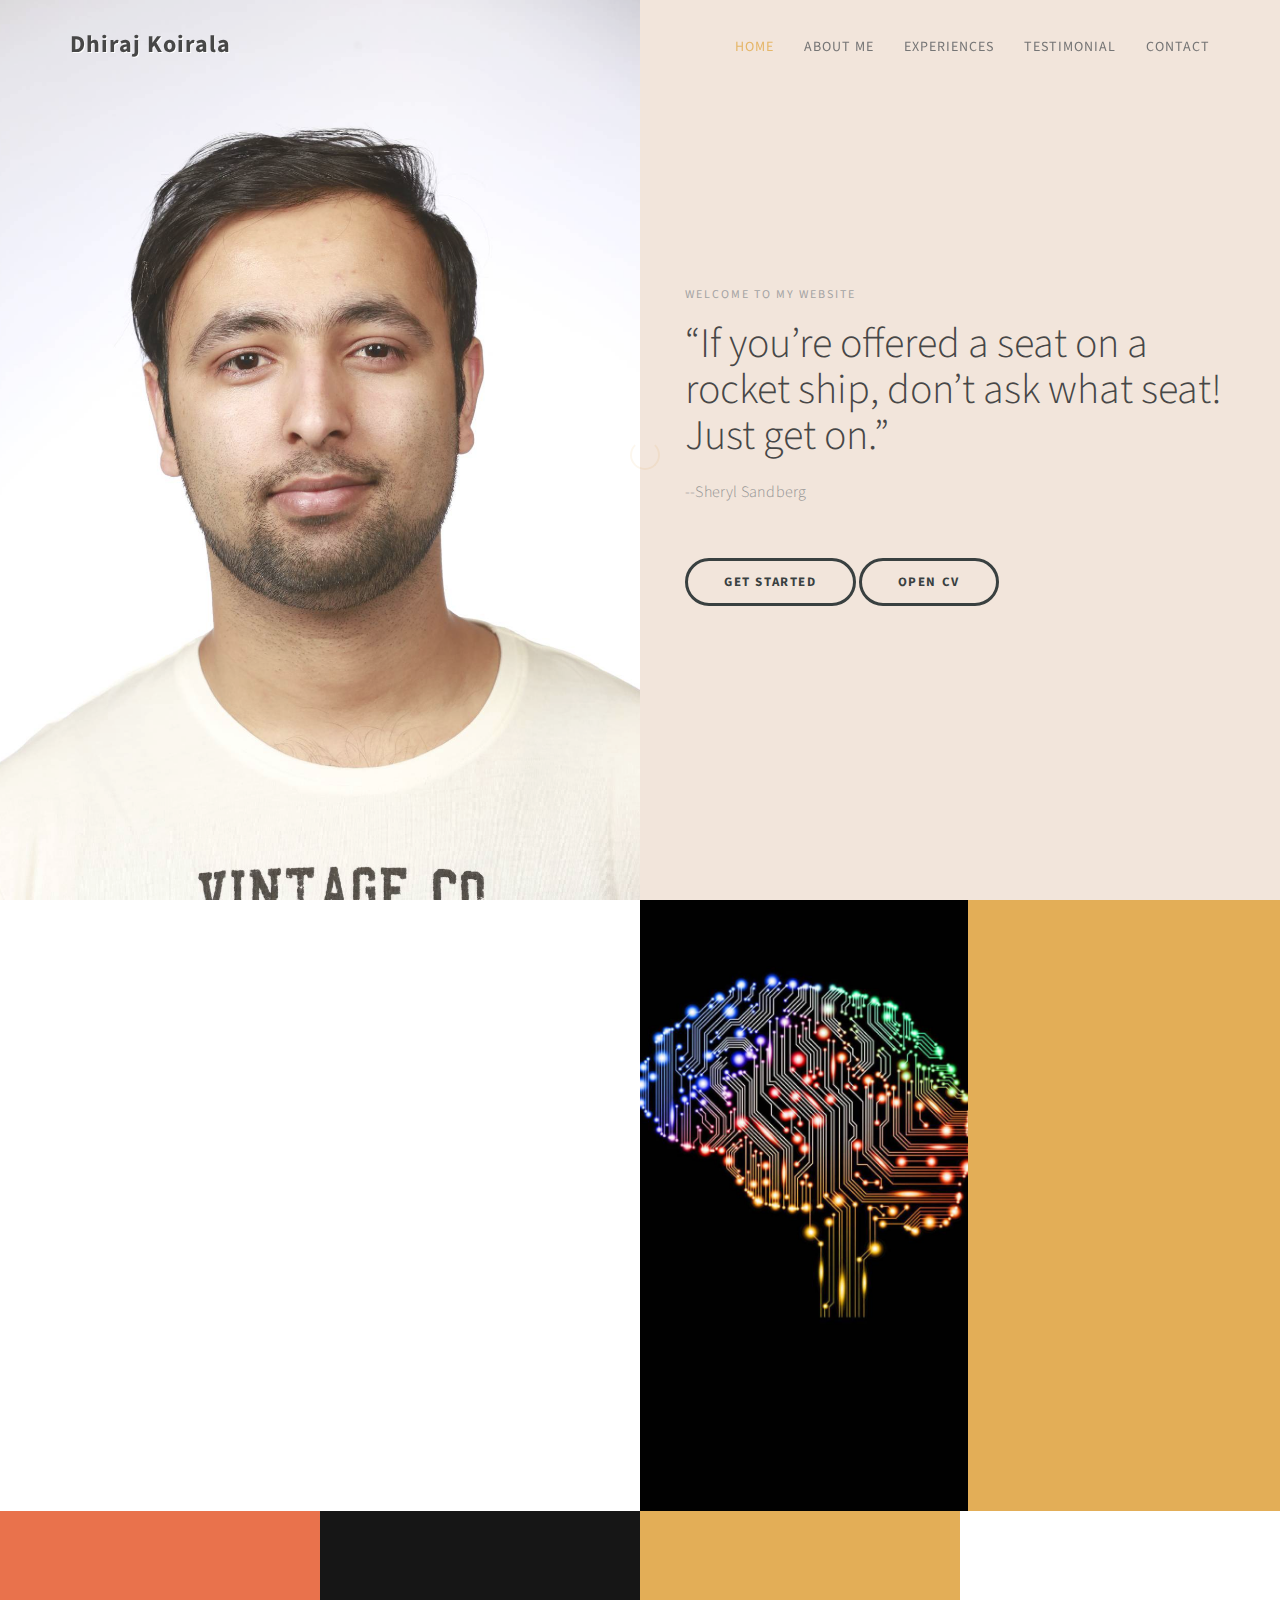
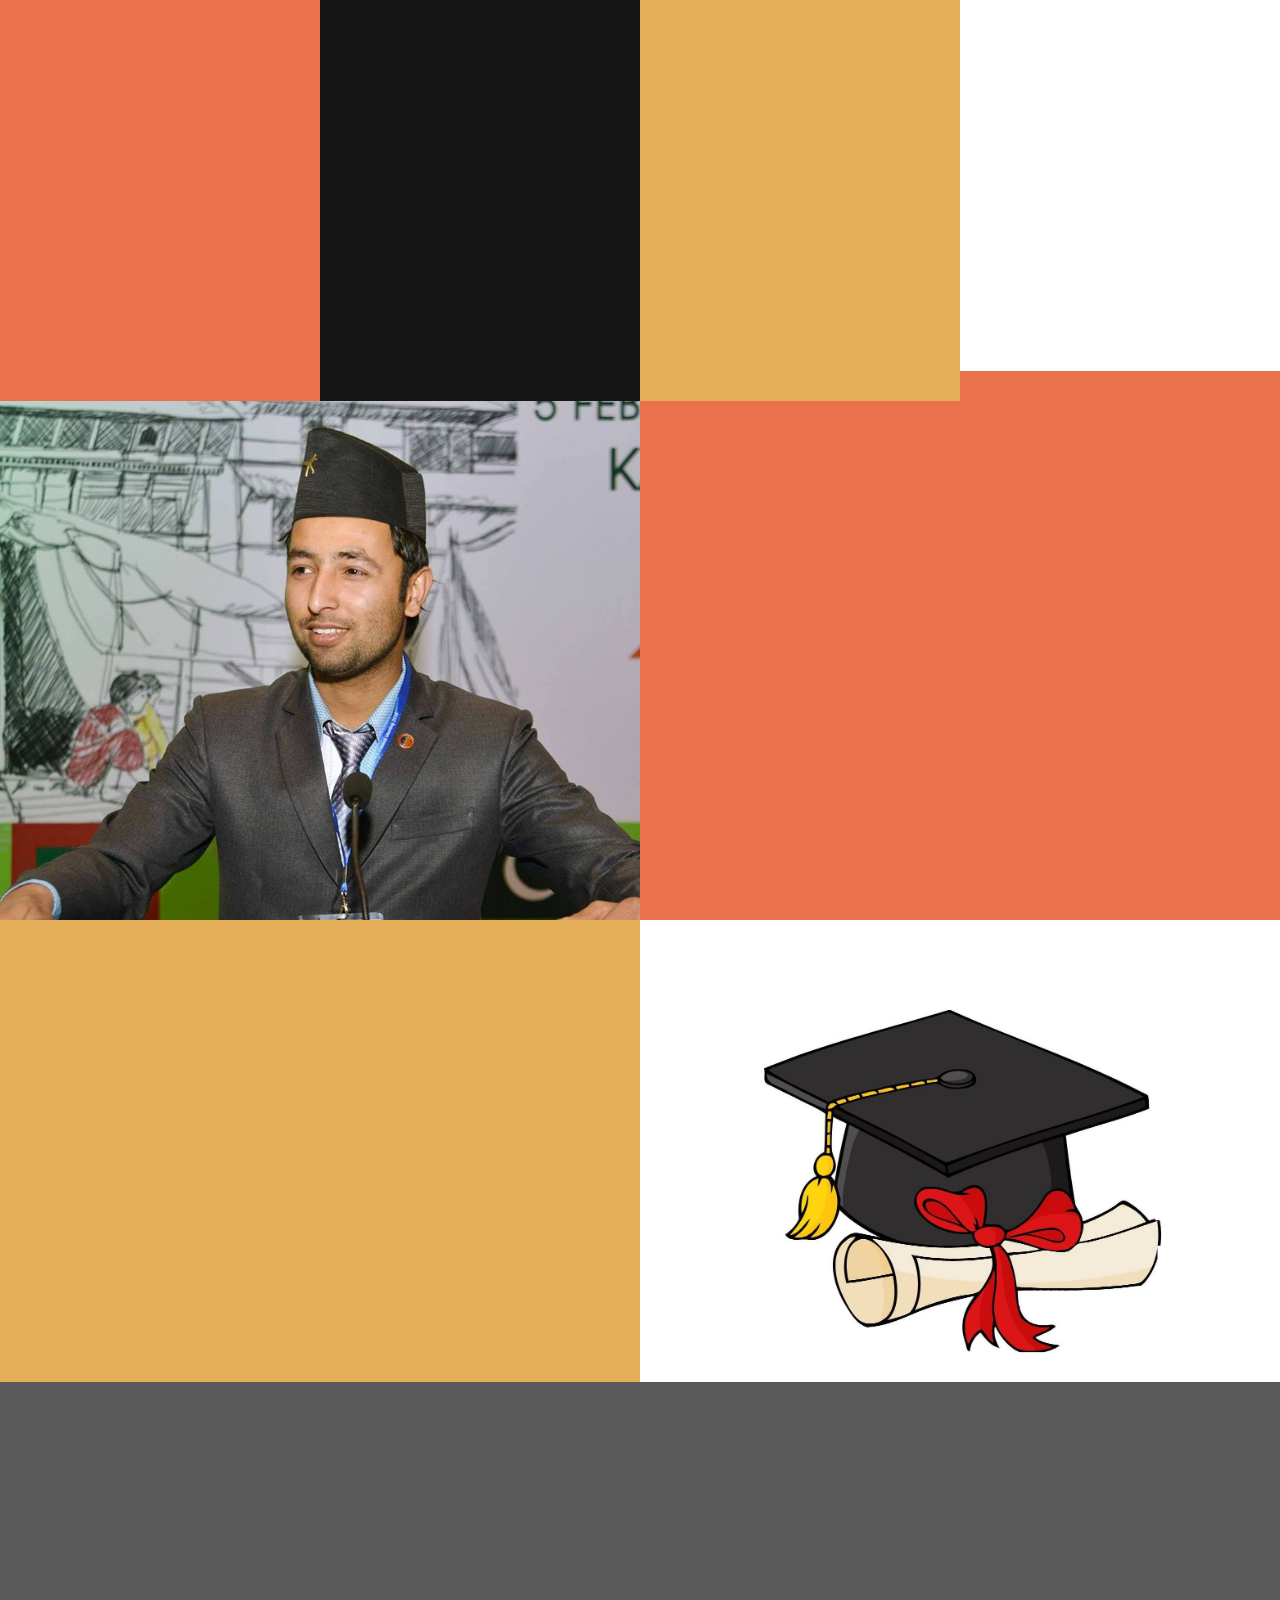
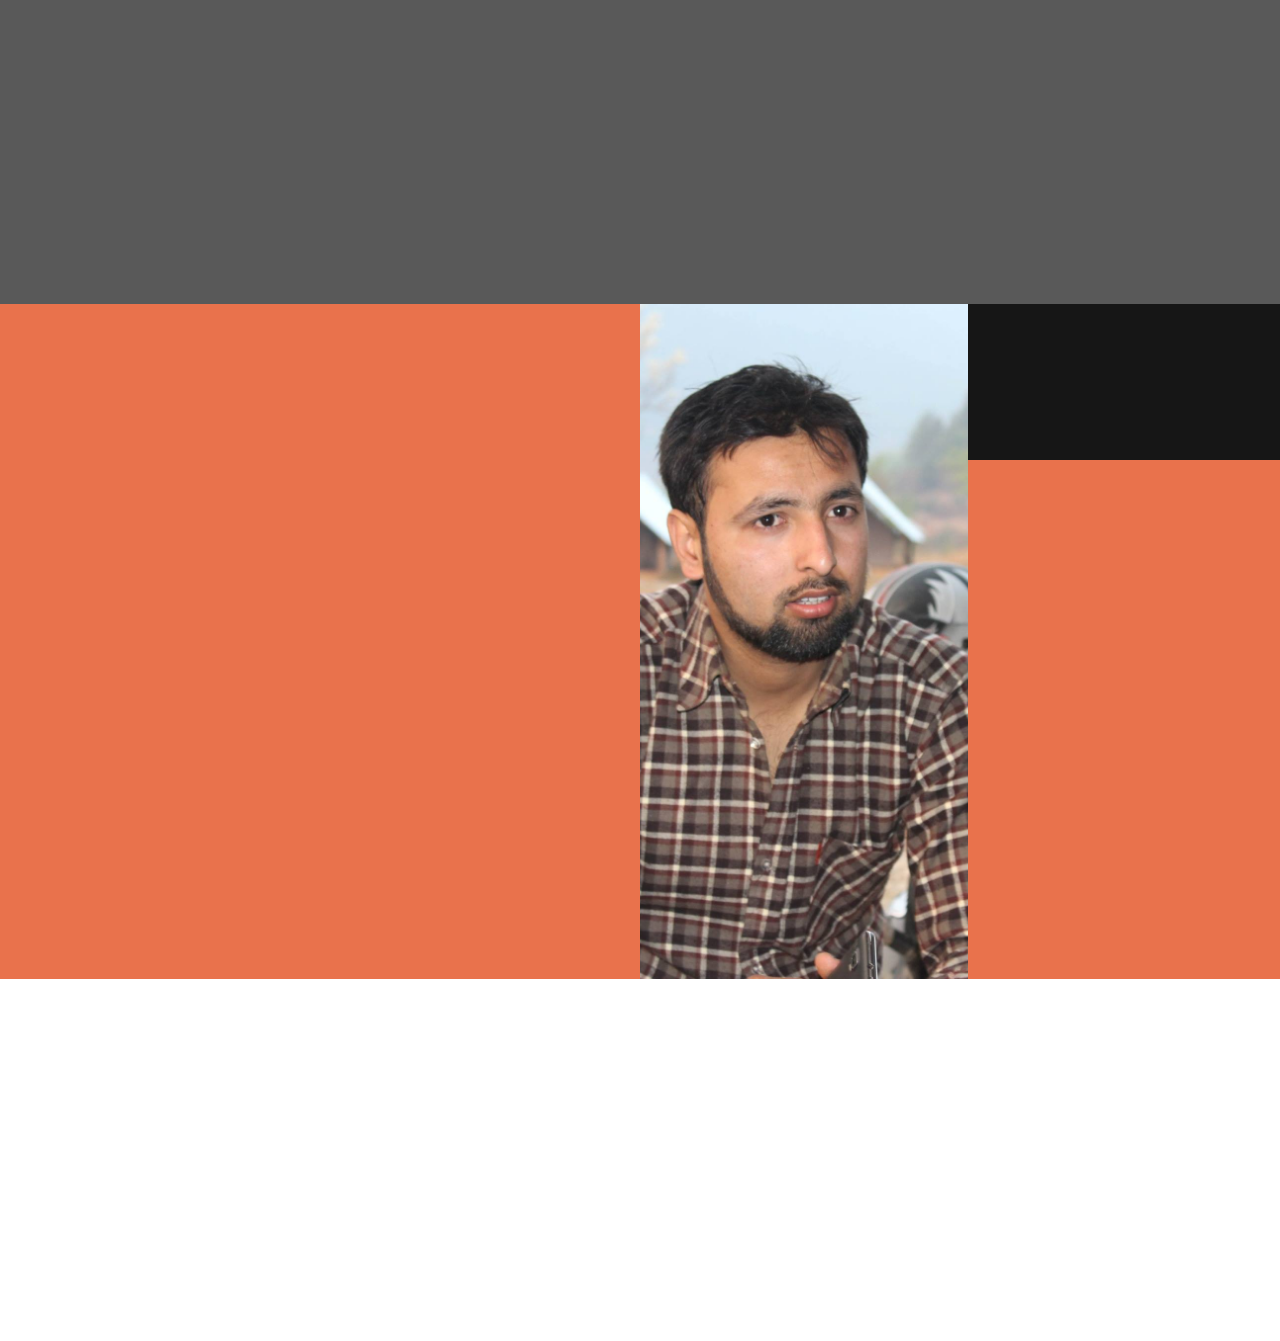
==== index.html @ 6b422d49 "updated" ====
<!DOCTYPE html>
<html lang="en">

<head>

    <meta charset="UTF-8">
    <meta http-equiv="X-UA-Compatible" content="IE=Edge">
    <meta name="description" content="">
    <meta name="keywords" content="">
    <meta name="author" content="templatemo">
    <meta name="viewport" content="width=device-width, initial-scale=1, maximum-scale=1">

    <title>Dhiraj KOirala</title>
    <!--
Stimulus Template
http://www.templatemo.com/tm-498-stimulus
-->
    <link rel="stylesheet" href="css/bootstrap.min.css">
    <link rel="stylesheet" href="css/animate.css">
    <link rel="stylesheet" href="css/font-awesome.min.css">
    <link rel="stylesheet" href="css/templatemo-style.css">
    <link rel="stylesheet" href="css/style.css">

    <link href="https://fonts.googleapis.com/css?family=Source+Sans+Pro:300,400,700" rel="stylesheet">
    <link rel="stylesheet" href="https://stackpath.bootstrapcdn.com/font-awesome/4.7.0/css/font-awesome.min.css">
    <link rel="stylesheet" href="https://fonts.googleapis.com/css?family=Tangerine">

</head>

<body data-spy="scroll" data-target=".navbar-collapse" data-offset="50">


    <!-- PRE LOADER -->

    <div class="preloader">
        <div class="spinner">
            <span class="spinner-rotate"></span>
        </div>
    </div>


    <!-- Navigation Section -->

    <div class="navbar navbar-fixed-top custom-navbar" role="navigation">
        <div class="container">

            <!-- navbar header -->
            <div class="navbar-header">
                <button class="navbar-toggle" data-toggle="collapse" data-target=".navbar-collapse">
                    <span class="icon icon-bar"></span>
                    <span class="icon icon-bar"></span>
                    <span class="icon icon-bar"></span>
                </button>
                <a href="#" class="navbar-brand">Dhiraj Koirala</a>
            </div>

            <div class="collapse navbar-collapse">
                <ul class="nav navbar-nav navbar-right">
                    <li><a href="#home" class="smoothScroll">Home</a></li>
                    <li><a href="#about" class="smoothScroll">About Me</a></li>
                    <li><a href="#experience" class="smoothScroll">Experiences</a></li>
                    <li><a href="#quotes" class="smoothScroll">Testimonial</a></li>
                    <li><a href="#contact" class="smoothScroll">Contact</a></li>
                </ul>
            </div>

        </div>
    </div>


    <!-- Home Section -->

    <section id="home" class="parallax-section">
        <div class="container">
            <div class="row">

                <div class="col-md-6 col-sm-6">
                    <div class="home-img"></div>
                </div>

                <div class="col-md-6 col-sm-6">
                    <div class="home-thumb">
                        <div class="section-title">
                            <h4 class="wow fadeInUp" data-wow-delay="0.3s">welcome to my website</h4>
                            <h1 class="wow fadeInUp" data-wow-delay="0.6s"> “If you’re offered a seat on a rocket ship,
                                don’t ask what seat! Just get on.” <strong></strong>
                            </h1>
                            <p class="wow fadeInUp" data-wow-delay="0.9s">--Sheryl Sandberg</p>

                            <a href="#about" class="wow fadeInUp smoothScroll section-btn btn btn-success "
                                data-wow-delay="1.4s">Get Started</a>
                            <a target="_blank" rel="noopener noreferrer"
                                href="https://drive.google.com/open?id=1nqQu_W5FWsyAMu-3gk1LYhPjcdi4UfOa"
                                class="wow fadeInUp smoothScroll section-btn btn btn-success" data-wow-delay="1.4s">Open
                                CV</a>

                        </div>
                    </div>
                </div>


            </div>
        </div>
    </section>


    <!-- About Section -->

    <section id="about" class="parallax-section">
        <div class="container">
            <div class="row">

                <div class="col-md-6 col-sm-12">
                    <div class="about-thumb">
                        <div class="wow fadeInUp section-title" data-wow-delay="0.4s">
                            <h1 style="font-family: 'Tangerine', serif;">For now, it's just me. <strong>Dhiraj
                                    Koirala,</strong>
                            </h1>

                        </div>
                        <div class="wow fadeInUp" data-wow-delay="0.8s">
                            <p>student of Metropolia University of Applied Science, is hungry to become great at his
                                job.
                                Me as an business graduate student poses skill of scanning the environment and finding
                                the hidden opportunity .
                            </p>
                            <p> In my view "Programming is not typing its thinking". I love coding. Beside that I also
                                enjoy swimming, playing football
                                and listening music. Always think optimistic and expect an exciting future. </p>

                        </div>
                    </div>
                </div>

                <div class="col-md-3 col-sm-6">
                    <div class="  background-image about-img border border-dark"></div>
                </div>

                <div class="bg-yellow col-md-3 col-sm-6">
                    <div class="skill-thumb">
                        <div class="wow fadeInUp section-title color-white" data-wow-delay="1.2s">
                            <h1>My Skills</h1>
                            <p class="color-white">Photoshop . HTML CSS JS . Web Design</p>
                        </div>

                        <div class=" wow fadeInUp skills-thumb" data-wow-delay="1.6s">

                            <strong style="font-size: 1em">Backend Processing </strong><strong
                                style="font-size:1em;margin: 2%">(Nodejs,
                                Django, Spring MVC, Hibernate)</strong>
                            <span class="color-white pull-right">90%</span>
                            <div class="progress">
                                <div class="progress-bar progress-bar-primary" role="progressbar" aria-valuenow="90"
                                    aria-valuemin="0" aria-valuemax="100" style="width: 90%;"></div>
                            </div>

                            <strong style="font-size: 1em">Database </strong><strong style="font-size:1em;margin: 2%">(
                                PostgreSQL, sqlite3, MySQL, MongoDB)</strong>
                            <span class="color-white pull-right">90%</span>
                            <div class="progress">
                                <div class="progress-bar progress-bar-primary" role="progressbar" aria-valuenow="90"
                                    aria-valuemin="0" aria-valuemax="100" style="width: 90%;"></div>
                            </div>

                            <strong style="font-size: 1em">Programming Language </strong><strong
                                style="font-size:1em;margin: 2%">(Java, Python,
                                JavaScript, C )</strong>
                            <span class="color-white pull-right">80%</span>
                            <div class="progress">
                                <div class="progress-bar progress-bar-primary" role="progressbar" aria-valuenow="80"
                                    aria-valuemin="0" aria-valuemax="100" style="width: 80%;"></div>
                            </div>
                            <strong>Frontend Design </strong><strong style="font-size:1em;margin: 2%">(React, HTML5 &
                                CSS3,Bootstrap )</strong>
                            <span class="color-white pull-right">75%</span>
                            <div class="progress">
                                <div class="progress-bar progress-bar-primary" role="progressbar" aria-valuenow="75"
                                    aria-valuemin="0" aria-valuemax="100" style="width: 75%;"></div>
                            </div>


                        </div>
                    </div>
                </div>

            </div>
        </div>
    </section>

    <!-- Service Section -->

    <section id="service" class="parallax-section">
        <div class="container">
            <div class="d-flex flex-row">
                <div class="col-md-3 col-sm-6">
                    <div class="wow fadeInUp color-white service-thumb overflow-hidden " data-wow-delay="1.2s">
                            <i class="fa fa-bar-chart" aria-hidden=" true"></i>
                            <h3>Flight Search</h3>
                            <p class="color-white text-justify">
                                This objective of project is to search best flight option. 
                                I have use open flight api provided by https://amadeus.com
                               The basic stack used is Nodejs,React, MongoDB, Jsonwebtoken. 
                                
    
                            </p>
                            <a href="https://flight-search-application.herokuapp.com/" class="btn btn-info"
                                role="button">Demo</a>
                        
                    </div>
                </div>
                <div class=" bg-dark col-md-3 col-sm-6 h-100">
                    <div class="wow fadeInUp color-white service-thumb " data-wow-delay="1.2s">
                        <i class="fa fa-bar-chart" aria-hidden=" true"></i>
                        <h3>Financial report</h3>
                        <p class="color-white text-justify">
                            This objective of project is to prepare financial statement and calculate profit.
                            This is developed by two member team. The basic stack used is Nodejs,
                            React, MongoDB, Jsonwebtoken.

                        </p>
                        <a href="https://web-financial-accounting.herokuapp.com/" class="btn btn-info"
                            role="button">Demo</a>
                    </div>
                </div>

                <div class="bg-yellow   col-md-3 col-sm-6">
                    <div class="wow fadeInUp color-white service-thumb " data-wow-delay="1.2s">
                        <i class="fa fa-comments" aria-hidden="true"></i>
                        <h3>chatApp</h3>
                        <p class="color-white text-justify">
                            This is small appliction for implementation of socket.io. This
                            is was individual project. I have used HTML, CSS, JavaScript
                            and socket.io. I have deployed this application in heroku
                        </p>
                        <a href="https://chat-app-web-socket.herokuapp.com/" class="btn btn-info" role="button">Demo</a>
                    </div>
                </div>
                <div class=" bg-white col-md-3 col-sm-6">
                    <div class="wow fadeInUp color-black service-thumb " data-wow-delay="1.2s">
                        <i class="fa fa-cutlery" aria-hidden="true"></i>
                        <h3 style="color: black">Burger builder</h3>
                        <p class=" text-justify" style="color: black">
                            This is individual project designed using React. It has
                            implemented to render UI for designing burger including
                            the ingredient selected by user and calculating price.
                        </p>
                        <a href="https://burger-builder-dhirajko.herokuapp.com/" class="btn btn-info"
                            role="button">Demo</a>
                    </div>
                </div>


            </div>
        </div>
    </section>


    <!-- Experience Section -->

    <section id="experience" class="parallax-section">
        <div class="container">
            <div class="row">

                <div class="col-md-6 col-sm-6">
                    <div class="background-image experience-img "></div>
                </div>

                <div class="col-md-6 col-sm-6">
                    <div class="color-white experience-thumb">
                        <div class="wow fadeInUp section-title" data-wow-delay="0.8s">
                            <h1>My Experiences</h1>
                            <p class="color-white">Previous companies and my tasks</p>
                        </div>

                        <div class="wow fadeInUp color-white media" data-wow-delay="1.2s">
                            <div class="media-object media-left">
                                <i class="fa fa-laptop"></i>
                            </div>
                            <div class="media-body">
                                <h3 class="media-heading">Office Coordiantor<small>2014 May - 2016 Aug</small></h3>
                                <p class="color-white">Society Of Nepalese Architecture (SONA), Kathmandu, Nepal</p>
                                <p class="color-white">Preparing financial Statements, Scheduling meetings, verifying
                                    operations </p>
                            </div>
                        </div>

                        <div class="wow fadeInUp color-white media" data-wow-delay="1.6s">
                            <div class="media-object media-left">
                                <i class="fa fa-laptop"></i>
                            </div>
                            <div class="media-body">
                                <h3 class="media-heading">Electrician <small> upto 2016 Aug</small></h3>
                                <p class="color-white">Dhiraj Electric and Electronics.</p>
                                <p class="color-white">Repairinng electronic items, house wiring, cable and network
                                    connection,etc.</p>
                            </div>
                        </div>

                    </div>
                </div>

            </div>
        </div>
    </section>


    <!-- Education Section -->

    <section id="education" class="parallax-section">
        <div class="container">
            <div class="row">

                <div class="col-md-6 col-sm-6">
                    <div class="color-white education-thumb">
                        <div class="wow fadeInUp section-title" data-wow-delay="0.8s">
                            <h1>My Education</h1>
                            <p class="color-white">Majors and Institute</p>
                        </div>

                        <div class="wow fadeInUp color-white media" data-wow-delay="1.2s">
                            <div class="media-object media-left">
                                <i class="fa fa-laptop"></i>
                            </div>
                            <div class="media-body">
                                <h3 class="media-heading">Bachelor of Enginnering,(IT) <small>2016 Aug -
                                        On-going</small></h3>
                                <p class="color-white">Software Enginnering</p>
                                <p class="color-white">Metropolia University of Applied Science, Leppävärä,Espoo. </p>

                            </div>
                        </div>

                        <div class="wow fadeInUp color-white media" data-wow-delay="1.6s">
                            <div class="media-object media-left">
                                <i class="fa fa-laptop"></i>
                            </div>
                            <div class="media-body">
                                <h3 class="media-heading">Bachelor of Business Studies <small>2011 Apr - 2014
                                        Apr</small></h3>
                                <p class="color-white">Accounting and Finance</p>
                                <p class="color-white">Nepal Commerce Campus (Tribhuvan University), Kathmandu, Nepal
                                </p>
                            </div>
                        </div>

                    </div>
                </div>

                <div class="col-md-6 col-sm-6">
                    <div class="background-image education-img"></div>
                </div>

            </div>
        </div>
    </section>


    <!-- Quotes Section -->

    <section id="quotes" class="parallax-section">
        <div class="overlay"></div>
        <div class="container">
            <div class="row">

                <div class="col-md-offset-1 col-md-10 col-sm-12">
                    <i class="wow fadeInUp fa fa-star" data-wow-delay="0.6s"></i>
                    <h3 class="wow fadeInUp" data-wow-delay="0.8s"><strong></strong> Secretary in International
                        Conference SAARCH-2016 held in Kathmandu.</h3>
                    <h3 class="wow fadeInUp" data-wow-delay="0.8s">Team leader in volunteer mobilization in the
                        Earthquake Relief Program by SONA.</h3>
                    <h3 class="wow fadeInUp" data-wow-delay="0.8s">2 month management training in Nepal Bank Limited.
                    </h3>
                    <p class="wow fadeInUp" data-wow-delay="1s"></p>
                </div>

            </div>
        </div>
    </section>


    <!-- Contact Section -->

    <section id="contact" class="parallax-section">
        <div class="container">
            <div class="row">

                <div class="col-md-6 col-sm-12">
                    <div class="contact-form">
                        <div class="wow fadeInUp section-title" data-wow-delay="0.2s">
                            <h1 class="color-white">Say hello..</h1>
                            <p class="color-white">Your message are always welcome...</p>
                        </div>

                        <div id="contact-form">
                            <form action="#" method="post">
                                <div class="wow fadeInUp" data-wow-delay="1s">
                                    <input name="fullname" type="text" class="form-control" id="fullname"
                                        placeholder="Your Name">
                                </div>
                                <div class="wow fadeInUp" data-wow-delay="1.2s">
                                    <input name="email" type="email" class="form-control" id="email"
                                        placeholder="Your Email">
                                </div>
                                <div class="wow fadeInUp" data-wow-delay="1.4s">
                                    <textarea name="message" rows="5" class="form-control" id="message"
                                        placeholder="Write your message..."></textarea>
                                </div>
                                <div class="wow fadeInUp col-md-6 col-sm-8" data-wow-delay="1.6s">
                                    <input name="submit" type="submit" class="form-control" id="submit" value="Send"
                                        disabled>
                                </div>
                            </form>
                        </div>

                    </div>
                </div>

                <div class="col-md-3 col-sm-6">
                    <div class="background-image contact-img"></div>
                </div>

                <div class="bg-dark col-md-3 col-sm-6">
                    <!-- <div class="contact-thumb">
                        <div class="wow fadeInUp contact-info" data-wow-delay="0.6s">
                            <h3 class="color-white">Visit my office</h3>
                            <p>456 New Street 22000, New York City, USA</p>
                        </div>-->

                    <div class="wow fadeInUp contact-info" data-wow-delay="0.8s">
                        <h3 class="color-white">Contact.</h3>
                        <p><i class="fa fa-phone"></i> +358451608626</p>
                        <p><i class="fa fa-envelope-o"></i> <a
                                href="mailto:dhirajkoirala2013@gmail.com">dhirajkoirala2013@gmail.com</a></p>

                        <!--<p><i class="fa fa-globe"></i> <a href="https://www.dhirajkoirala.com.np">www.dhirajkoirala.com.np</a></p> -->
                    </div>

                </div>
            </div>

        </div>
        </div>
    </section>


    <!-- Footer Section -->

    <footer>
        <div class="container">
            <div class="row">

                <div class="col-md-12 col-sm-12">

                    <ul class="wow fadeInUp social-icon" data-wow-delay="2s">
                        <li><a href="https://www.facebook.com/dhiraj.koirala.9" class="fa fa-facebook"></a></li>
                        <!-- <li><a href="#" class="fa fa-twitter"></a></li>
                        <li><a href="#" class="fa fa-google-plus"></a></li>
                         <li><a href="#" class="fa fa-dribbble"></a></li>-->
                        <li><a href="https://www.linkedin.com/in/dhiraj-koirala-297b13156/" class="fa fa-linkedin"></a>
                        </li>
                    </ul>
                </div>

            </div>
        </div>
    </footer>

    <!-- SCRIPTS -->

    <script src="js/jquery.js"></script>
    <script src="js/bootstrap.min.js"></script>
    <script src="js/jquery.parallax.js"></script>
    <script src="js/smoothscroll.js"></script>
    <script src="js/wow.min.js"></script>
    <script src="js/custom.js"></script>

</body>

</html>
---- css/templatemo-style.css ----
/*

Stimulus Template

http://www.templatemo.com/tm-498-stimulus

*/

body {
	background: #ffffff;
    font-family: 'Source Sans Pro', sans-serif;
    font-style: normal;
	font-weight: 300;
    overflow-x: hidden;
}

html,body {
  width: 100%;
  height: 100%;
}


/*---------------------------------------
    Typorgraphy              
-----------------------------------------*/

h1,h2,h3,h4,h5,h6 {
  font-style: normal;
  font-weight: 300;
}

h1,h2,h3 {
  font-weight: 300;
}

h1 {
  font-size: 42px;
  padding-bottom: 14px;
  margin-bottom: 0px;
}

h2 {
  font-size: 42px;
  line-height: 52px;
  margin-top: 0px;
}

h3 {
  font-size: 26px;
  line-height: 32px;
  padding-bottom: 6px;
}

h4 {
  color: #999;
  font-size: 12px;
  font-weight: normal;
  letter-spacing: 2px;
  text-transform: uppercase;
  padding-top: 6px;
}

h5 {
  color: #666666;
}

strong {
  color: #232B2B;
  font-weight: normal;
}

p {
    color: #888;
    font-size: 16px;
    font-weight: 300;
    line-height: 28px;
    letter-spacing: 0.2px;
}

.section-btn {
  background-color: transparent;
  border: 3px solid #232B2B;
  border-radius: 100px;
  color: #232B2B;
  font-size: 13px;
  font-weight: bold;
  letter-spacing: 1.6px;
  padding: 12px 36px;
  margin-top: 42px;
  transition: all 0.4s ease-in-out;
  text-transform: uppercase;
}

.section-btn:hover {
  background: #E3AE57;
  border-color: transparent;
  color: #ffffff;
}

.btn-success:focus {
  background-color: #000;
  border-color: transparent;
}

.parallax-section {
  background-attachment: fixed !important;
  background-size: cover !important;
}

.section-title {
  position: relative;
  padding-bottom: 22px;
}

#about,
#service,
#experience,
#education,
#contact {
  position: relative;
}

#home .container,
#about .container, 
#experience .container,
#service .container,
#education .container,
#contact .container {
  width: 100%;
  padding: 0;
  margin: 0;
}

#experience .experience-thumb,
#education .education-thumb  {
  padding: 22px 42px 42px 42px;
}

#service,
#quotes,
footer {
  text-align: center;
}

#experience,
#education {
  background: #E9724C;
}

.background-image {
    background-position: 50% 50% !important;
    background-size: cover !important;
    width: 100%;
    height: 100%;
    min-height: 75vh;
    position: absolute;
    top: 0;
    right: 0;
    bottom: 0;
    left: 0;
}

.color-white {
  color: #ffffff;
}

.color-yellow {
  color: #E3AE57;
}

.bg-yellow {
  background: #E3AE57;
}

.bg-white {
  background: #ffffff;
}

.bg-dark {
  background: #161616;
}



/*---------------------------------------
    General               
-----------------------------------------*/

html{
  -webkit-font-smoothing: antialiased;
}

a {
  color: #E3AE57;
  -webkit-transition: 0.5s;
  -o-transition: 0.5s;
  transition: 0.5s;
  text-decoration: none !important;
}
a:hover, a:active, a:focus {
  color: #E3AE57;
  outline: none;
}

* {
  -webkit-box-sizing: border-box;
  -moz-box-sizing: border-box;
  box-sizing: border-box;
}

*:before,
*:after {
  -webkit-box-sizing: border-box;
  -moz-box-sizing: border-box;
  box-sizing: border-box;
}



/*---------------------------------------
    Preloader section              
-----------------------------------------*/

.preloader {
  position: fixed;
  top: 0;
  left: 0;
  width: 100%;
  height: 100%;
  z-index: 99999;
  display: flex;
  flex-flow: row nowrap;
  justify-content: center;
  align-items: center;
  background: none repeat scroll 0 0 #ffffff;
}

.spinner {
  border: 1px solid transparent;
  border-radius: 5px;
  position: relative;
}

.spinner:before {
  content: '';
  box-sizing: border-box;
  position: absolute;
  top: 50%;
  left: 50%;
  width: 30px;
  height: 30px;
  margin-top: -10px;
  margin-left: -10px;
  border-radius: 50%;
  border: 2px solid #E3AE57;
  border-top-color: #f9f9f9;
  animation: spinner .6s linear infinite;
}

@-webkit-@keyframes spinner {
  to {transform: rotate(360deg);}
}

@keyframes spinner {
  to {transform: rotate(360deg);}
}



/*---------------------------------------
    Navigation section              
-----------------------------------------*/

.custom-navbar {
    margin-bottom: 0;
    background-color: #ffffff;
}

.custom-navbar .navbar-brand {
    color: #333;
	text-shadow: 1px 1px #fff;
    font-weight: bold;
    font-size: 24px;
    line-height: 35px;
    letter-spacing: 1px;
}

.custom-navbar .nav li a {
    color: #666;
    font-size: 14px;
    font-weight: 400;
    letter-spacing: 1px;
    text-transform: uppercase;
    line-height: 40px;
    transition: all 0.4s ease-in-out;
}

.custom-navbar .nav li a:hover {
    background: transparent;
    color: #E3AE57;
}

.custom-navbar .navbar-nav > li > a:hover,
.custom-navbar .navbar-nav > li > a:focus {
  background-color: transparent;
}

.custom-navbar .nav li.active > a {
    background-color: transparent;
    color: #E3AE57;
}

.custom-navbar .navbar-toggle {
    border: none;
    padding-top: 10px;
}

.custom-navbar .navbar-toggle {
    background-color: transparent;
}

.custom-navbar .navbar-toggle .icon-bar {
    background: #E3AE57;
    border-color: transparent;
}

@media(min-width:768px) {
    .custom-navbar {
        padding: 12px 0;
        border-bottom: 0;
        background: 0 0; 
    }
    .custom-navbar.top-nav-collapse {
        background: #ffffff;
        box-shadow: 0px 2px 8px 0px rgba(50, 50, 50, 0.08);
        padding: 0;
    }

}



/*---------------------------------------
    Home section              
-----------------------------------------*/

#home h1 {
  padding-bottom: 18px;
}

#home .col-md-6 {
  background: #f1e2d7;
/* light blue color: #c3eafd; */
  padding-right: 0;
  padding-left: 0;
}

#home .home-img {
  background: url('../images/home-img.jpg') no-repeat;
  background-size: cover;
  background-position: 50% 50%;
  width: 100%;
  height: 100vh;
}

#home .home-thumb {
  display: -webkit-box;
  display: -webkit-flex;
  display: -ms-flexbox;
  display: flex;
  -webkit-box-align: center;
  -webkit-align-items: center;
  -ms-flex-align: center;
  align-items: center;
  height: 100vh;
  padding: 0 45px 0 45px;
}



/*---------------------------------------
   About section              
-----------------------------------------*/

#about .about-img {
    background: url('../images/about-img.jpg') no-repeat;
}

#about .about-thumb,
#about .skill-thumb {
  padding: 22px 32px 32px 32px;
}

#about .progress {
  background: #ffffff;
  border-radius: 0px;
  box-shadow: none;
  height: 2px;
}

#about .progress-bar-primary {
  background: #232B2B;
}

#about strong,
#about span {
  font-weight: bold;
  display: inline-block;
  padding-bottom: 8px;
}



/*---------------------------------------
    Service section              
-----------------------------------------*/

#service {
  background: #E9724C;
}

#service p {
  font-size: 18px;
  line-height: 30px;
}

#service .service-thumb {
  padding: 52px 22px 52px 22px;
}

#service .service-thumb .fa {
  font-size: 42px;
  padding-bottom: 22px;
}



/*---------------------------------------
    Experience section              
-----------------------------------------*/

#experience .experience-img {
  background: url('../images/experience-img.jpg') no-repeat;
}

#experience .media-heading {
  margin-bottom: 0px;
}

#experience .media .fa {
  font-size: 42px;
  margin-right: 14px;
}

#experience small {
  color: #633;
  font-weight: bold;
}

/*---------------------------------------
    Education section              
-----------------------------------------*/

#education {
  background: #E3AE57;
}

#education .education-img {
  background: url('../images/education-img.jpg') no-repeat;
}

#education .media-heading {
  margin-bottom: 0px;
}

#education .media .fa {
  font-size: 42px;
  margin-right: 14px;
}

#education small {
  color: #886D1E;
  font-weight: bold;
}



/*---------------------------------------
   Quotes section              
-----------------------------------------*/

#quotes {
    background: url('../images/quotes-bg.jpg') 50% 0 repeat-y fixed;
    background-size: cover;
    background-position: center center;
    color: #ffffff;
    position: relative;
    padding: 100px 0px;
}

#quotes .overlay {
    background: #121212;
    width: 100%;
    height: 100%;
    position: absolute;
    top: 0;
    opacity: 0.7;
}

#quotes .fa {
  font-size: 42px;
  margin-top: 32px;
  margin-bottom: 22px;
}

#quotes p {
  padding-top: 32px;
}


/*---------------------------------------
    Contact section              
-----------------------------------------*/

#contact {
  background: #E9724C;
}

#contact .contact-form,
#contact .contact-thumb {
  padding: 22px 32px 22px 32px;
  min-height: 75vh;
}

#contact .contact-img {
  background: url('../images/contact-img.jpg') no-repeat;
  min-height: 75vh;
}

#contact .contact-info {
  padding-top: 6px;
  padding-bottom: 6px;
}

#contact .form-control::-moz-placeholder{color:#ffffff;opacity:1}
#contact .form-control:-ms-input-placeholder{color:#ffffff}
#contact .form-control::-webkit-input-placeholder{color:#ffffff}

#contact .form-control {
  background: transparent;
  border: none;
  border-bottom: 1px solid #E3AE57;
  border-radius: 0px;
  box-shadow: none;
  color: #ffffff;
  font-size: 18px;
  margin-top: 10px;
  margin-bottom: 25px;
  transition: all 0.4s ease-in-out;
}

#contact .form-control:focus {
  border-bottom-color: #ffffff;
}

#contact input {
  height: 45px;
}

#contact input[type="submit"] {
  background: #ffffff;
  border: 2px solid transparent;
  border-radius: 40px;
  color: #161616;
  padding-bottom: 10px;
}

#contact input[type="submit"]:hover {
  background: transparent;
  border-color: #ffffff;
  color: #ffffff;
}

#contact .fa {
  padding-right: 10px;
}



/*---------------------------------------
   Footer section              
-----------------------------------------*/

footer {
    padding: 140px 0px;
}



/*---------------------------------------
   Social icon             
-----------------------------------------*/

.social-icon {
    position: relative;
    padding: 0;
    margin: 0;
    text-align: center;
}

.social-icon li {
    display: inline-block;
    list-style: none;
}

.social-icon li a {
    border: 2px solid transparent;
    color: #999;
    border-radius: 100px;
    cursor: pointer;
    font-size: 16px;
    text-decoration: none;
    transition: all 0.4s ease-in-out;
    width: 50px;
    height: 50px;
    line-height: 50px;
    text-align: center;
    vertical-align: middle;
    position: relative;
    margin: 22px 4px 10px 4px;
}

.social-icon li a:hover {
    background: #E3AE57;
    border-color: #ffffff;
    color: #ffffff;
    transform: scale(1.1);
}



/*---------------------------------------
   Mobile Responsive         
-----------------------------------------*/

/* @media only screen and (max-width: 580px) {
  h1 {
    font-size: 32px;
  }

  h2 {
    font-size: 28px;
    line-height: inherit;
  }

  h3 {
    font-size: 22px;
    line-height: inherit;
  }
} */

@media only screen and (max-width: 767px) {
  .custom-navbar .navbar-brand {
    line-height: 18px;
  }

  #home .home-thumb {
    height: auto;
    padding-top: 32px;
    padding-bottom: 12px;
  }

  #home .container,
  #about .container, 
  #experience .container,
  #service .container,
  #education .container,
  #contact .container {
    padding-right: 15px;
    padding-left: 15px;
  }

  #about .col-md-3,
  #experience .col-md-6,
  #education .col-md-6,
  #contact .col-md-3 {
    padding: 0;
    margin: 0;
  }

  .background-image {
    position: relative;
    min-height: 65vh;
  }
}

@media only screen and (max-width: 1024px) {
  .section-title {
    padding-bottom: 12px;
  }

  footer {
    padding: 40px 0;
  }
}
---- css/style.css ----
.text-justify{
    text-align: justify;
    text-justify: inter-word;
}
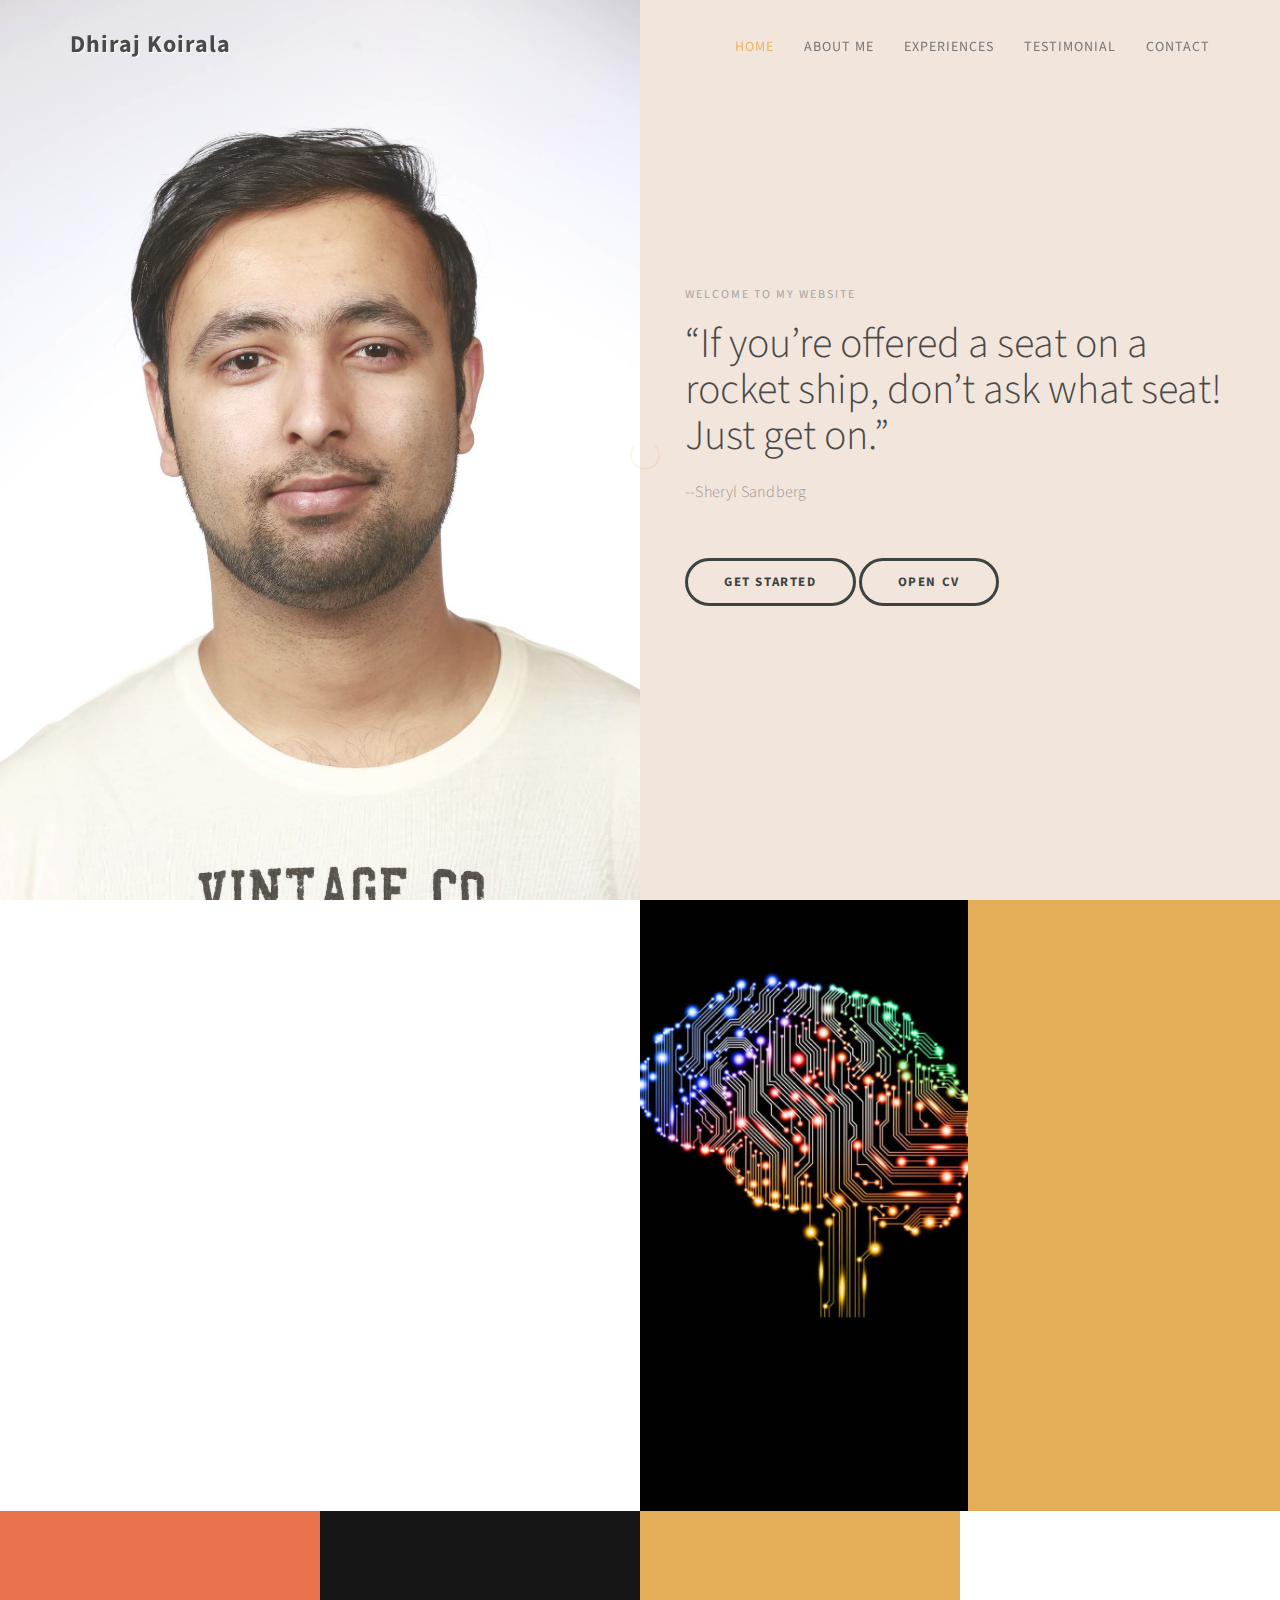
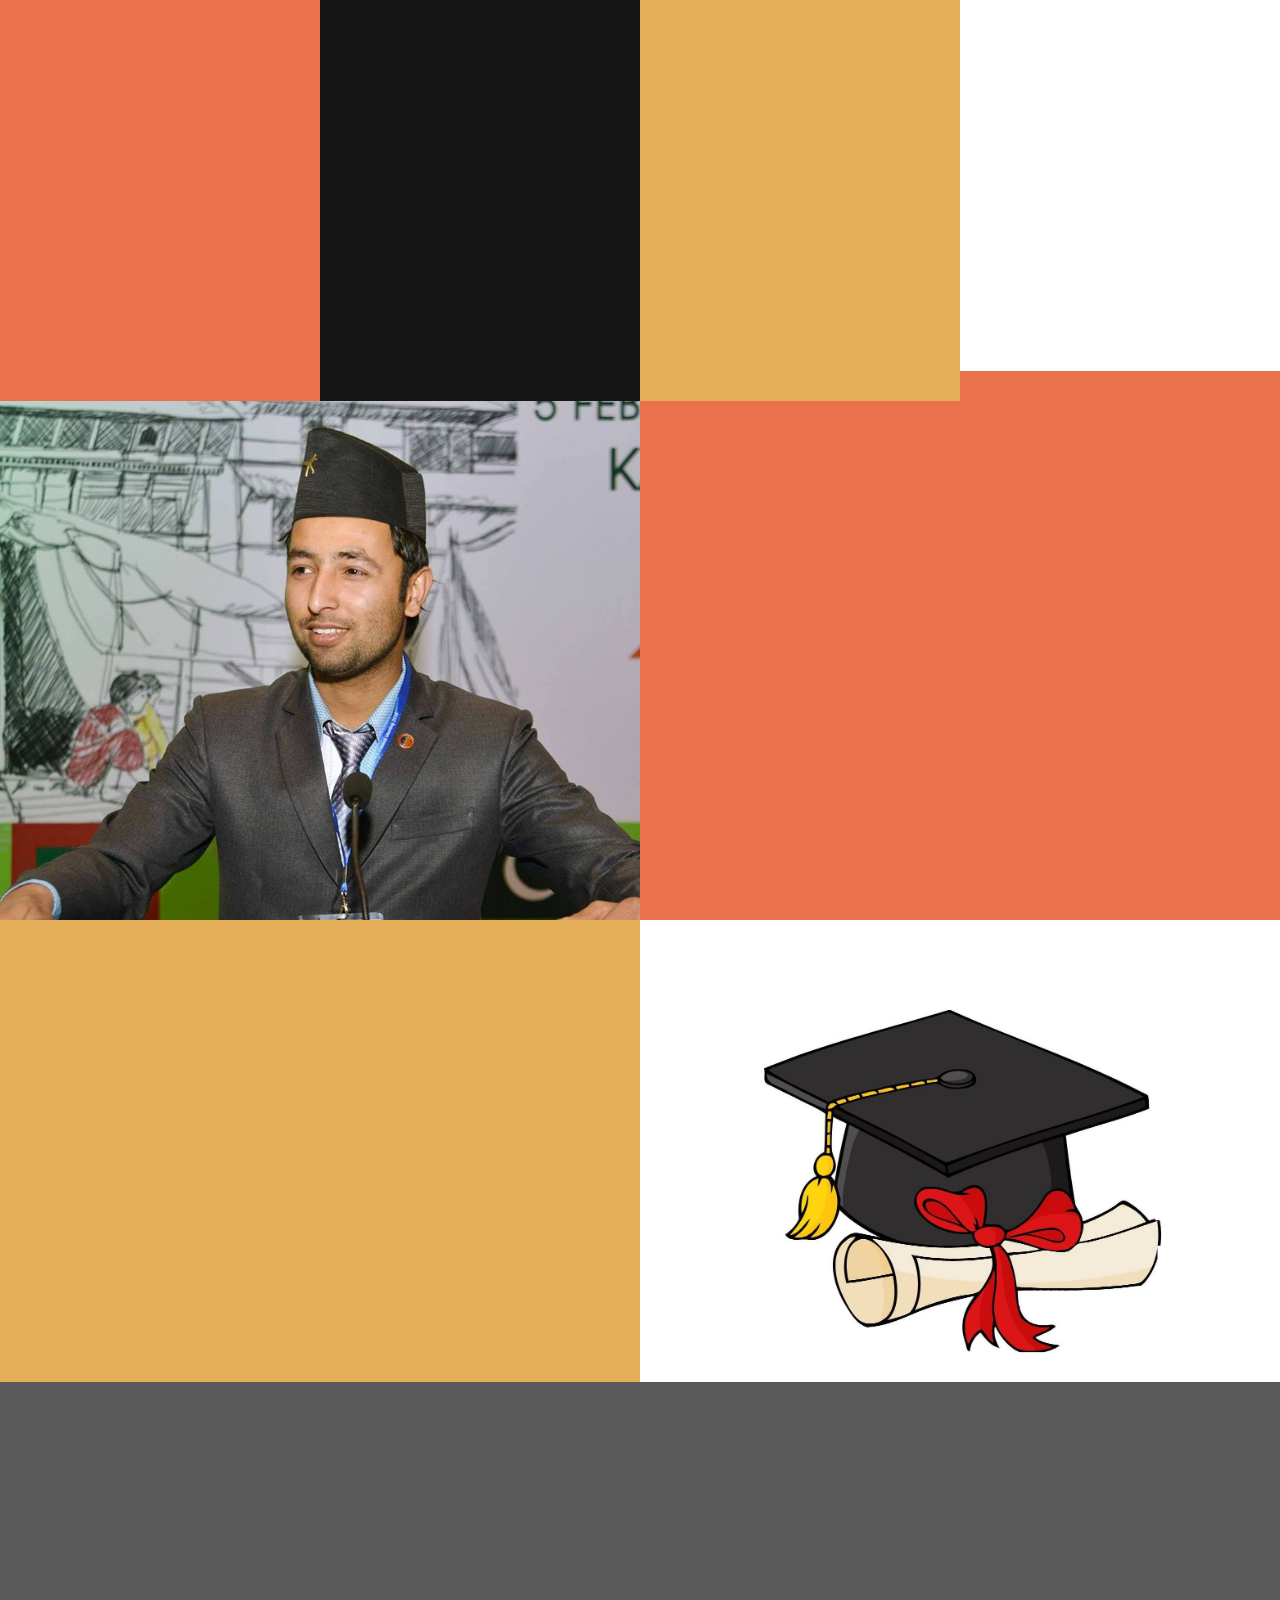
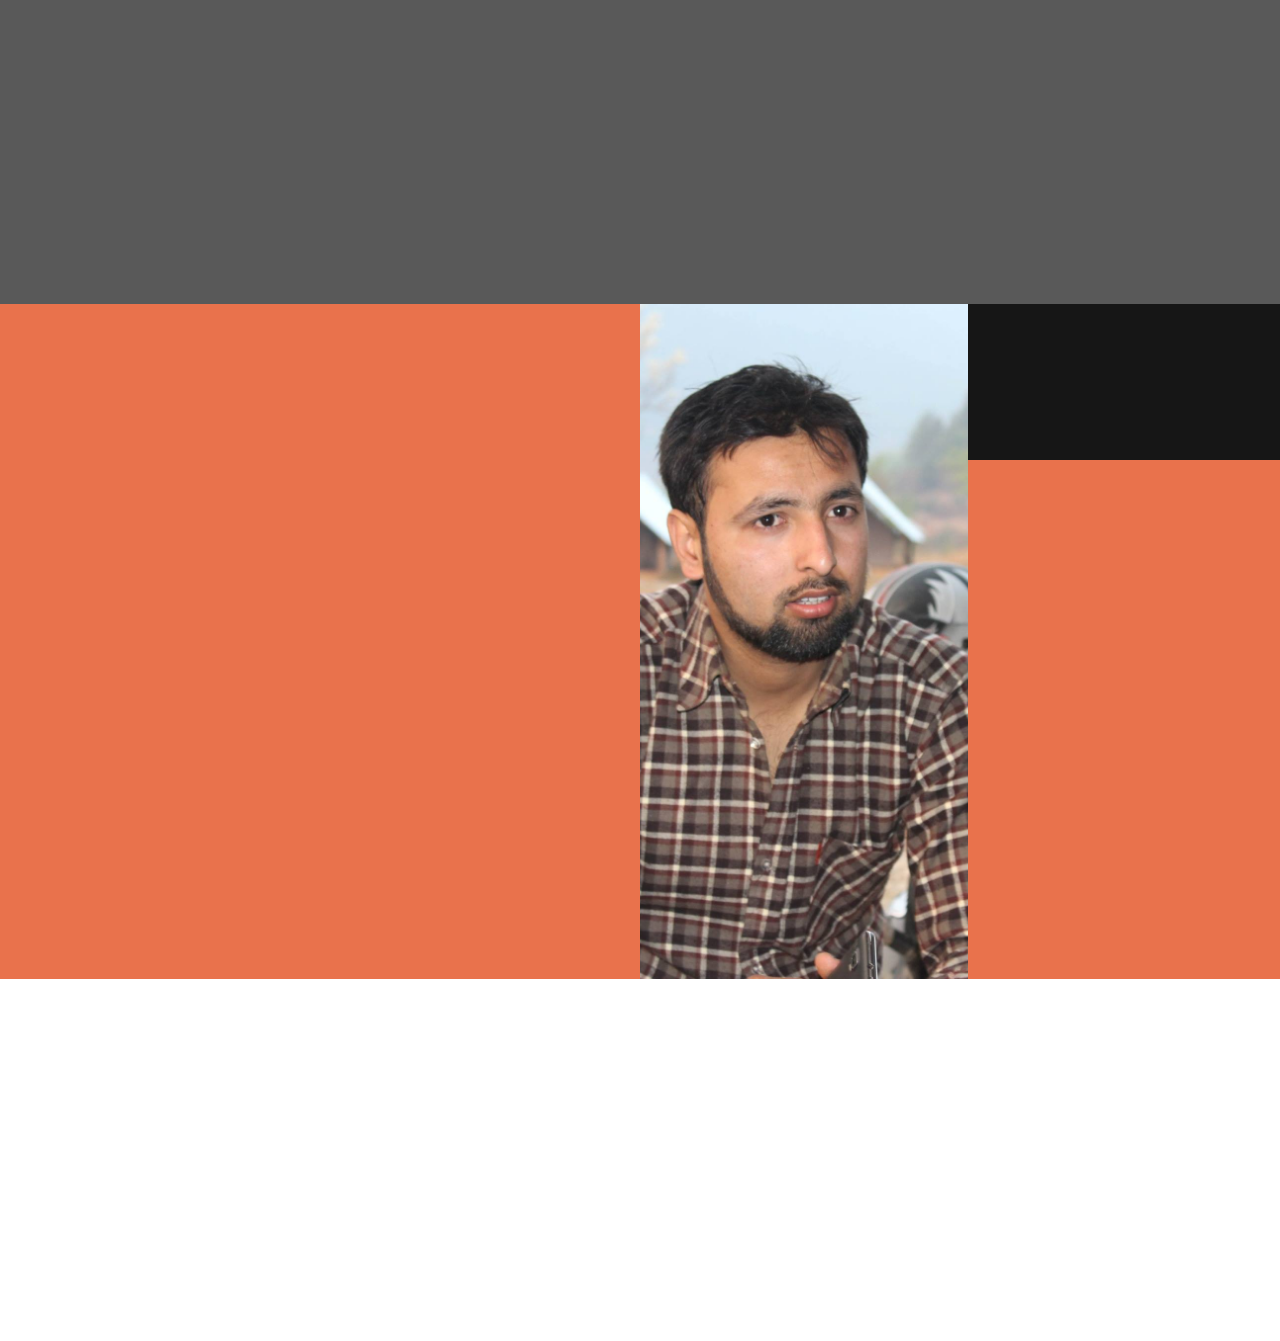
==== commit 584ecf76: "update demo link" ====
--- a/index.html
+++ b/index.html
@@ -218,7 +218,7 @@
                             React, MongoDB, Jsonwebtoken.
 
                         </p>
-                        <a href="https://web-financial-accounting.herokuapp.com/" class="btn btn-info"
+                        <a href="https://financial-statement-app.herokuapp.com" class="btn btn-info"
                             role="button">Demo</a>
                     </div>
                 </div>
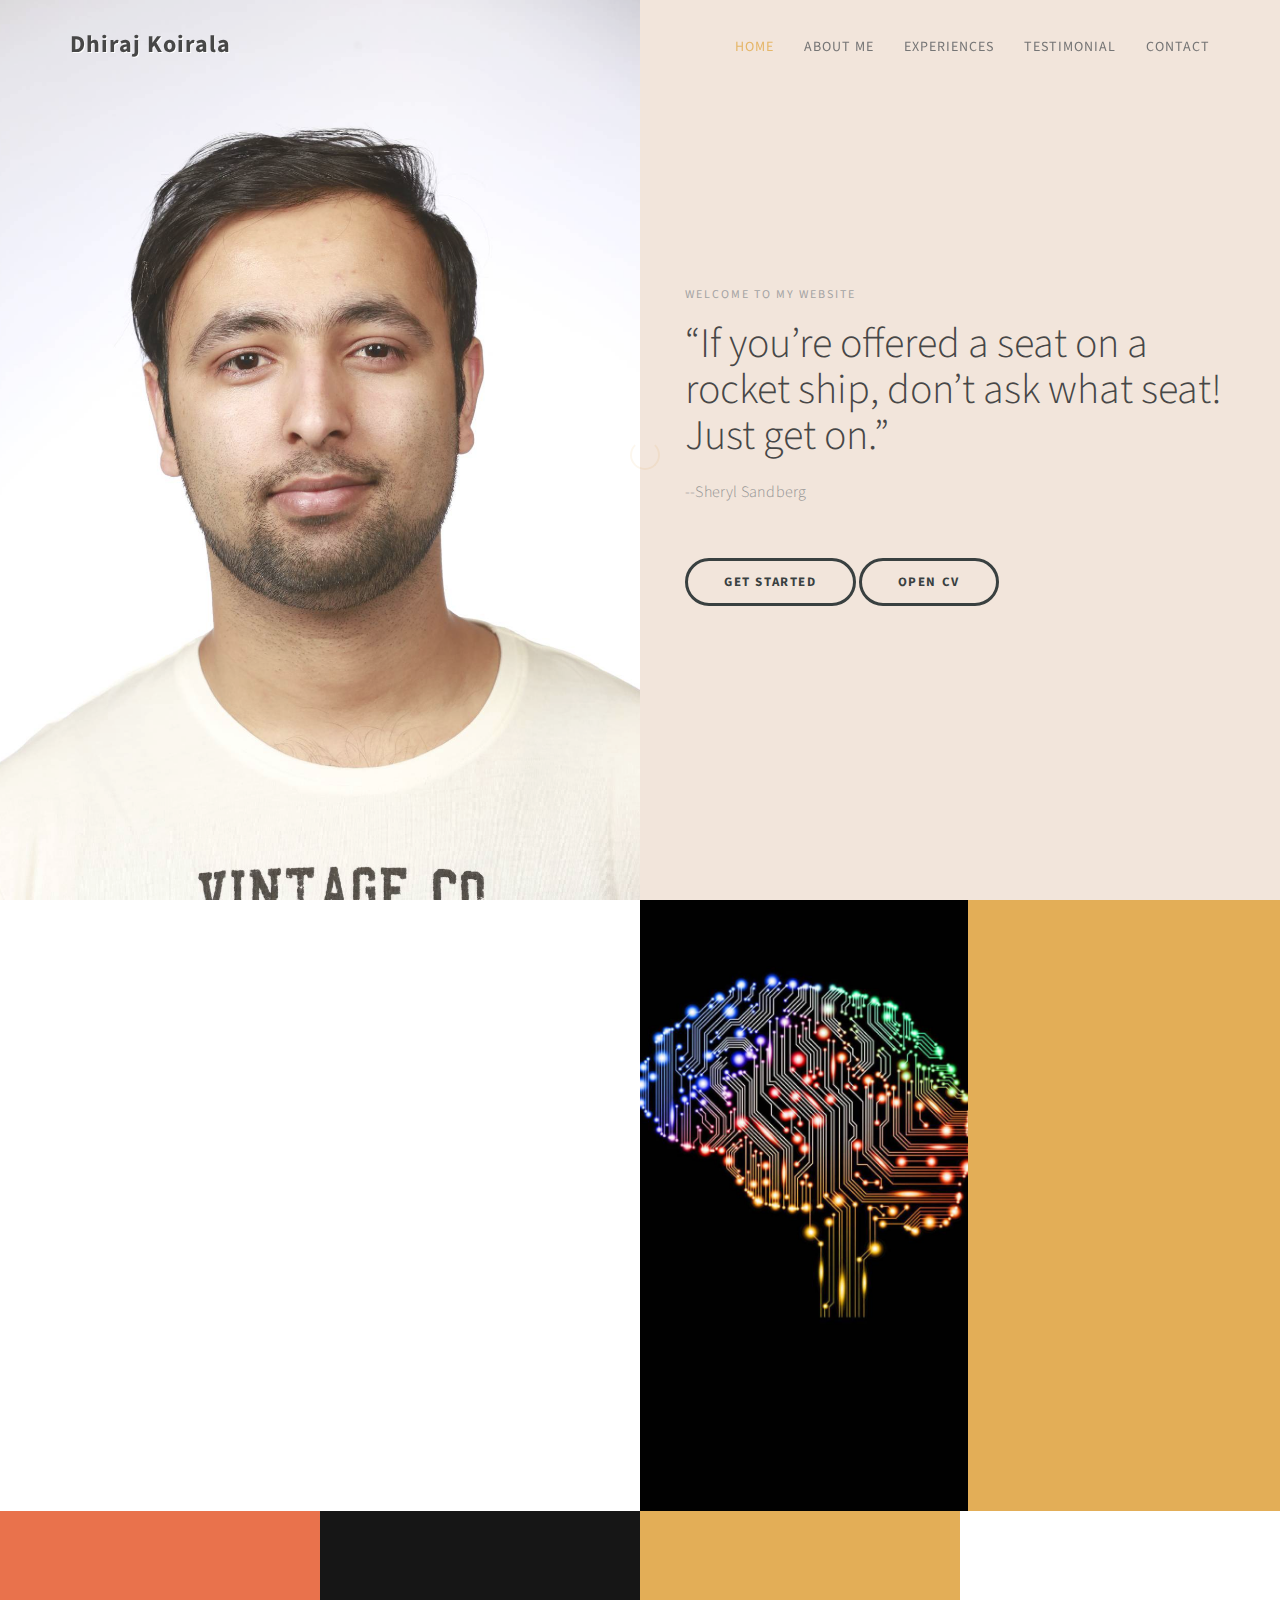
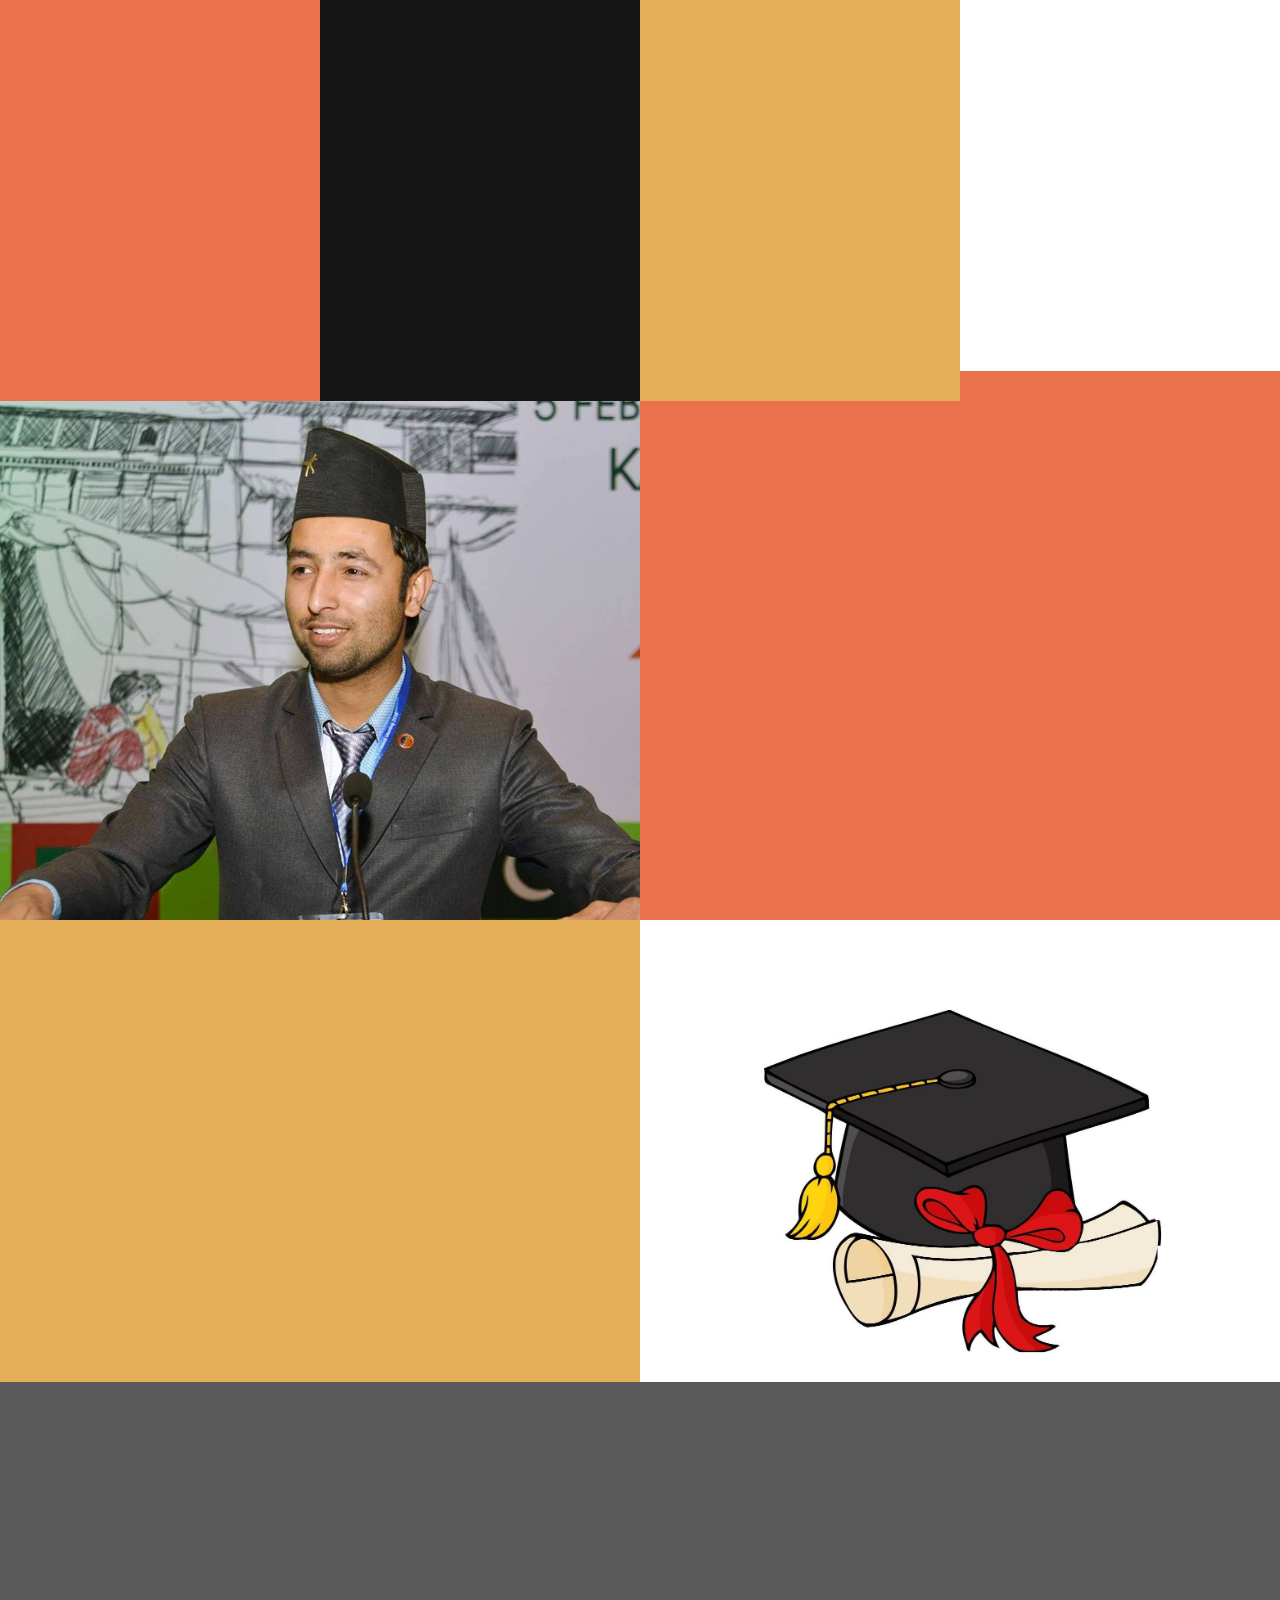
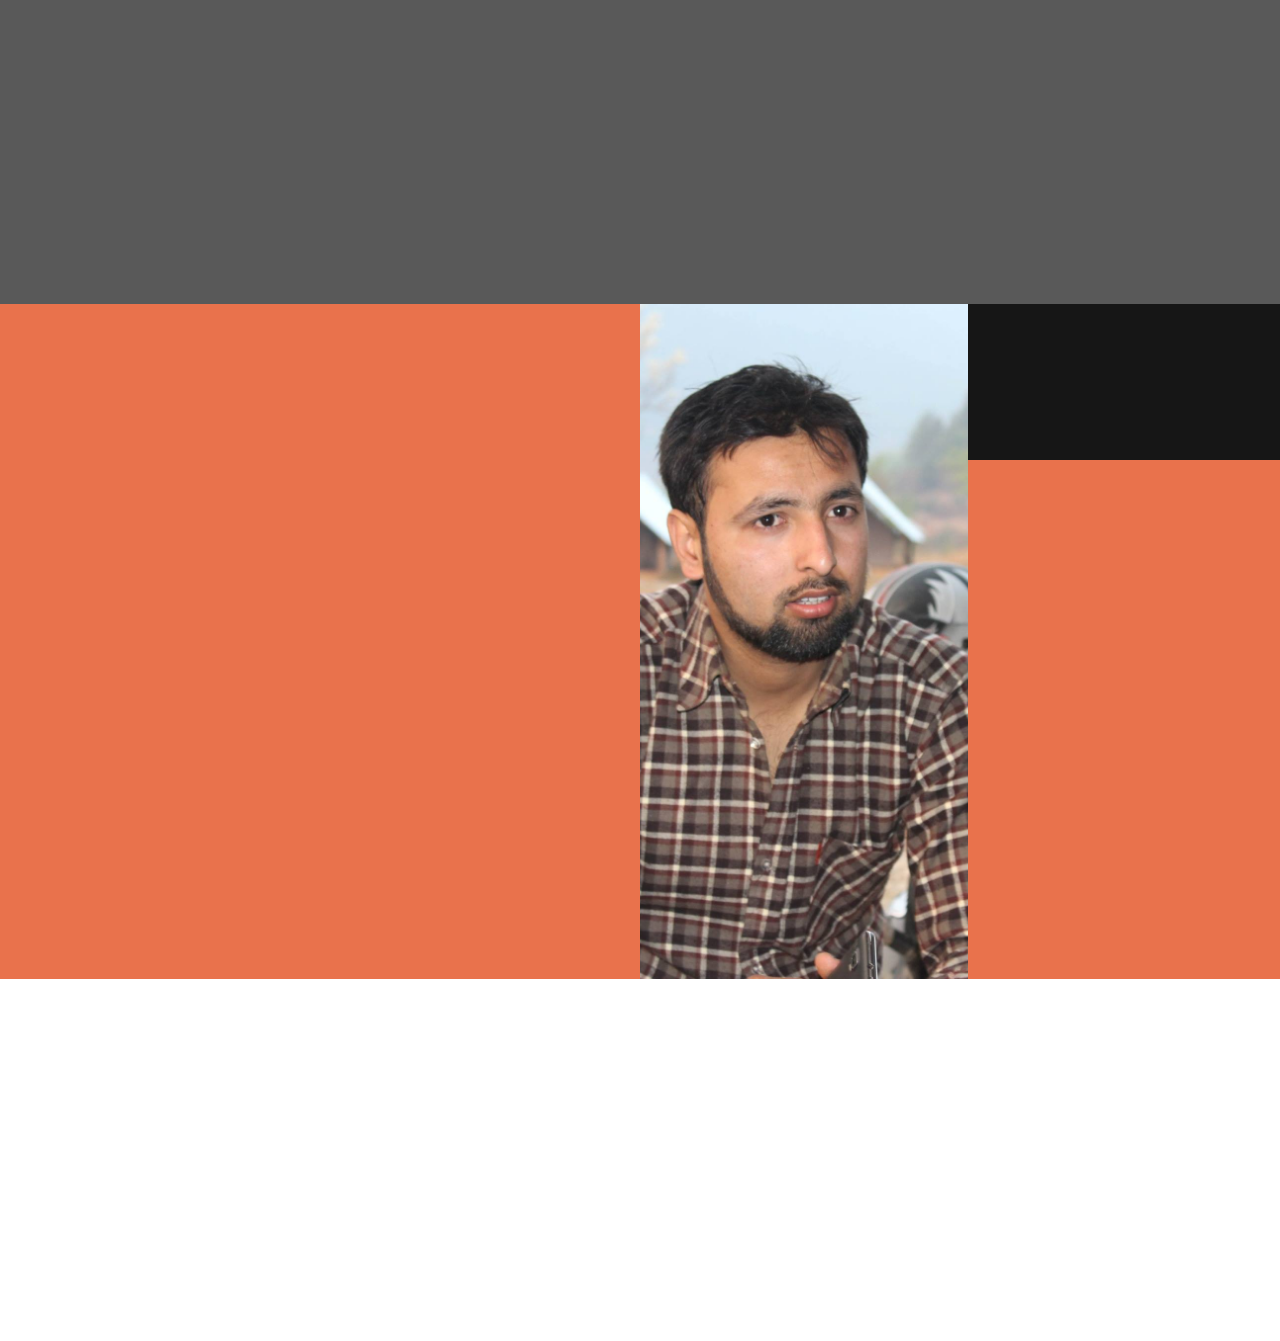
==== commit 7638e061: "updated CV link" ====
--- a/index.html
+++ b/index.html
@@ -90,7 +90,7 @@
                             <a href="#about" class="wow fadeInUp smoothScroll section-btn btn btn-success "
                                 data-wow-delay="1.4s">Get Started</a>
                             <a target="_blank" rel="noopener noreferrer"
-                                href="https://drive.google.com/open?id=1nqQu_W5FWsyAMu-3gk1LYhPjcdi4UfOa"
+                                href="https://drive.google.com/open?id=1wC7CPuA-OsBaZpR6CpQY5Dv_fb4HaVYt"
                                 class="wow fadeInUp smoothScroll section-btn btn btn-success" data-wow-delay="1.4s">Open
                                 CV</a>
 
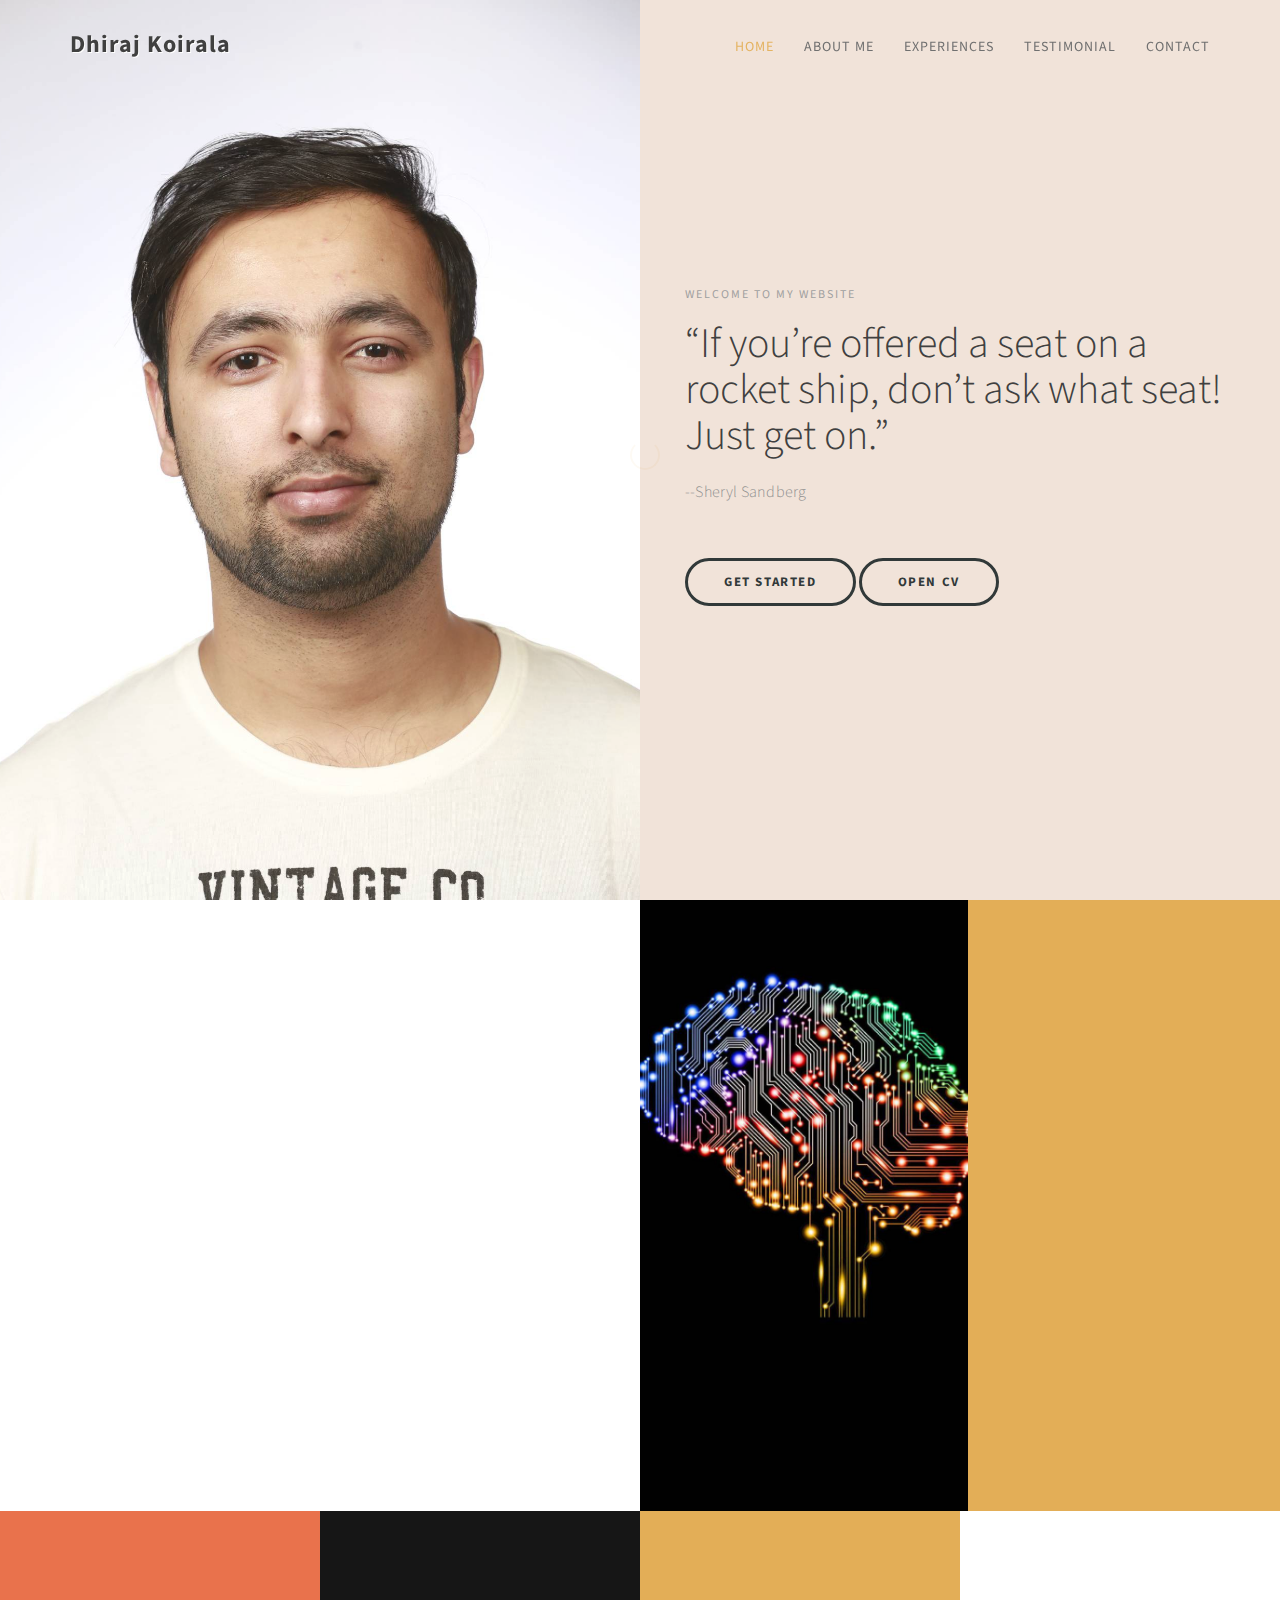
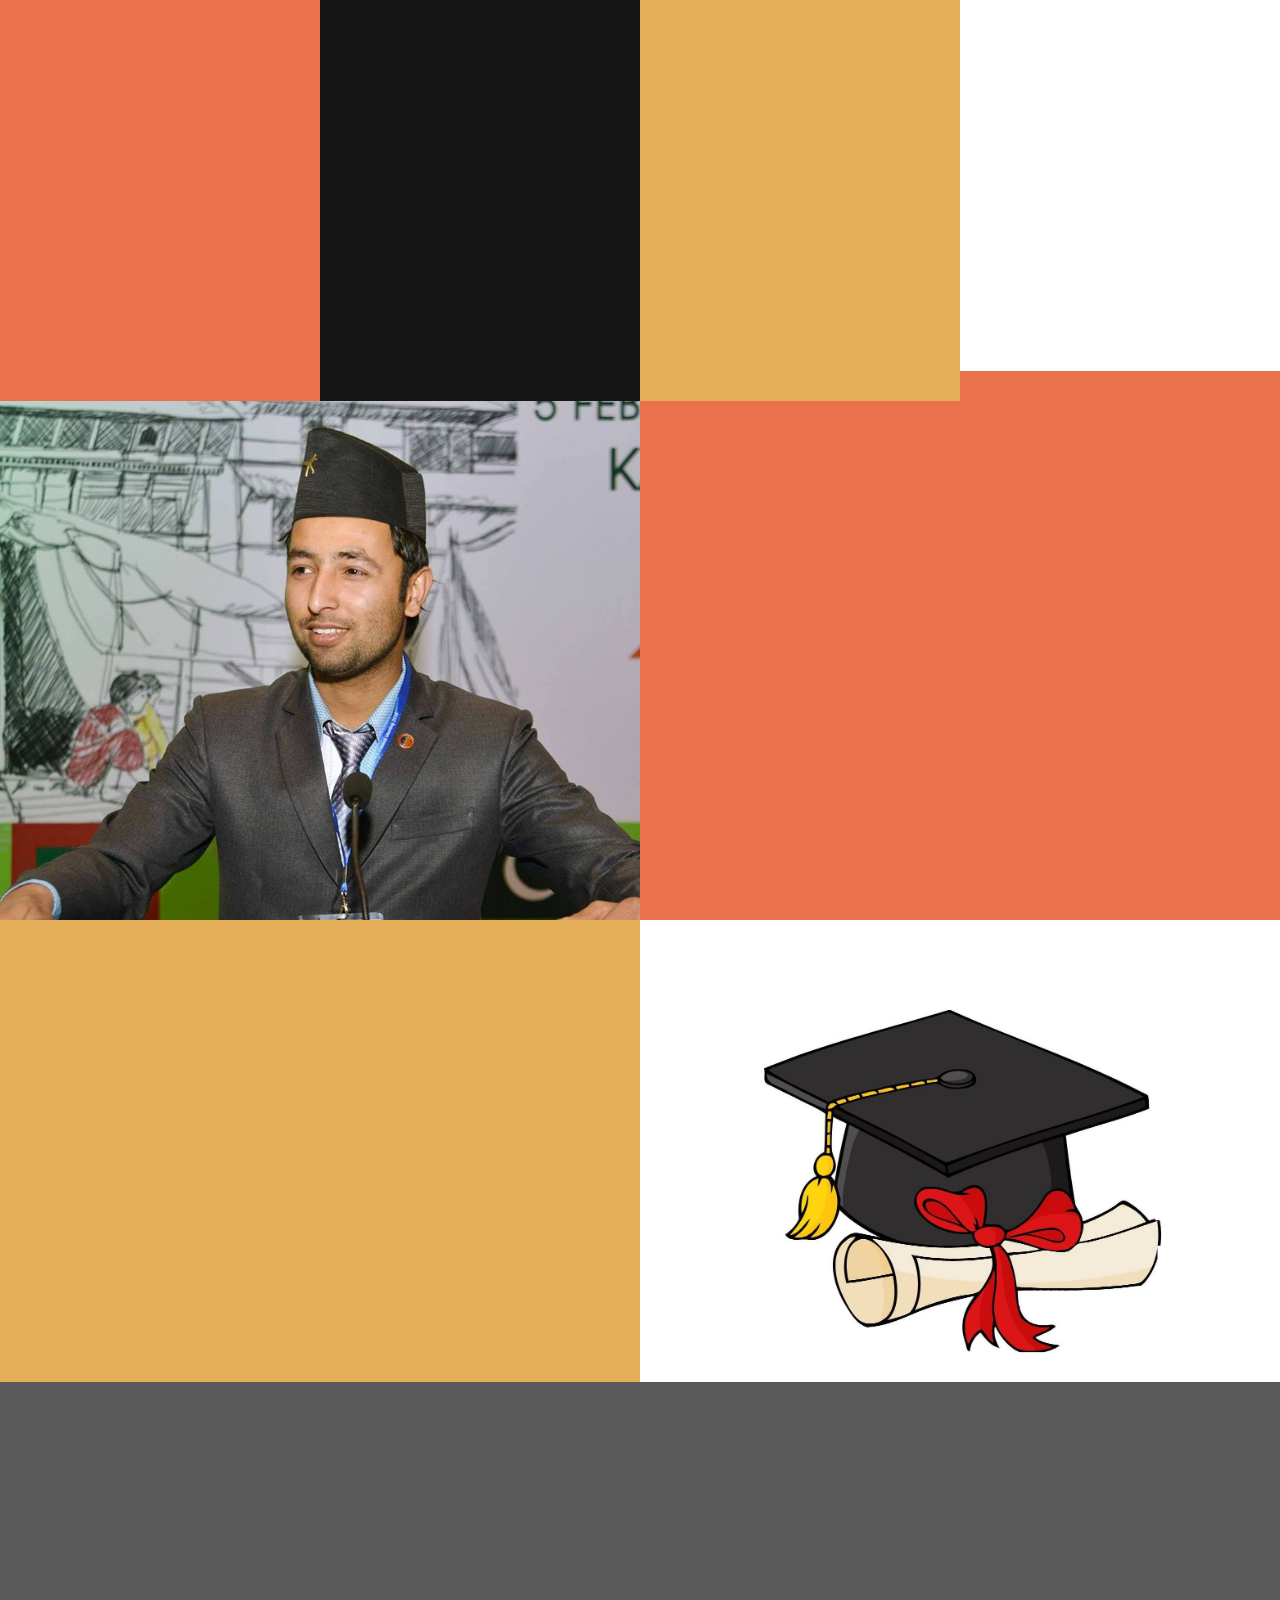
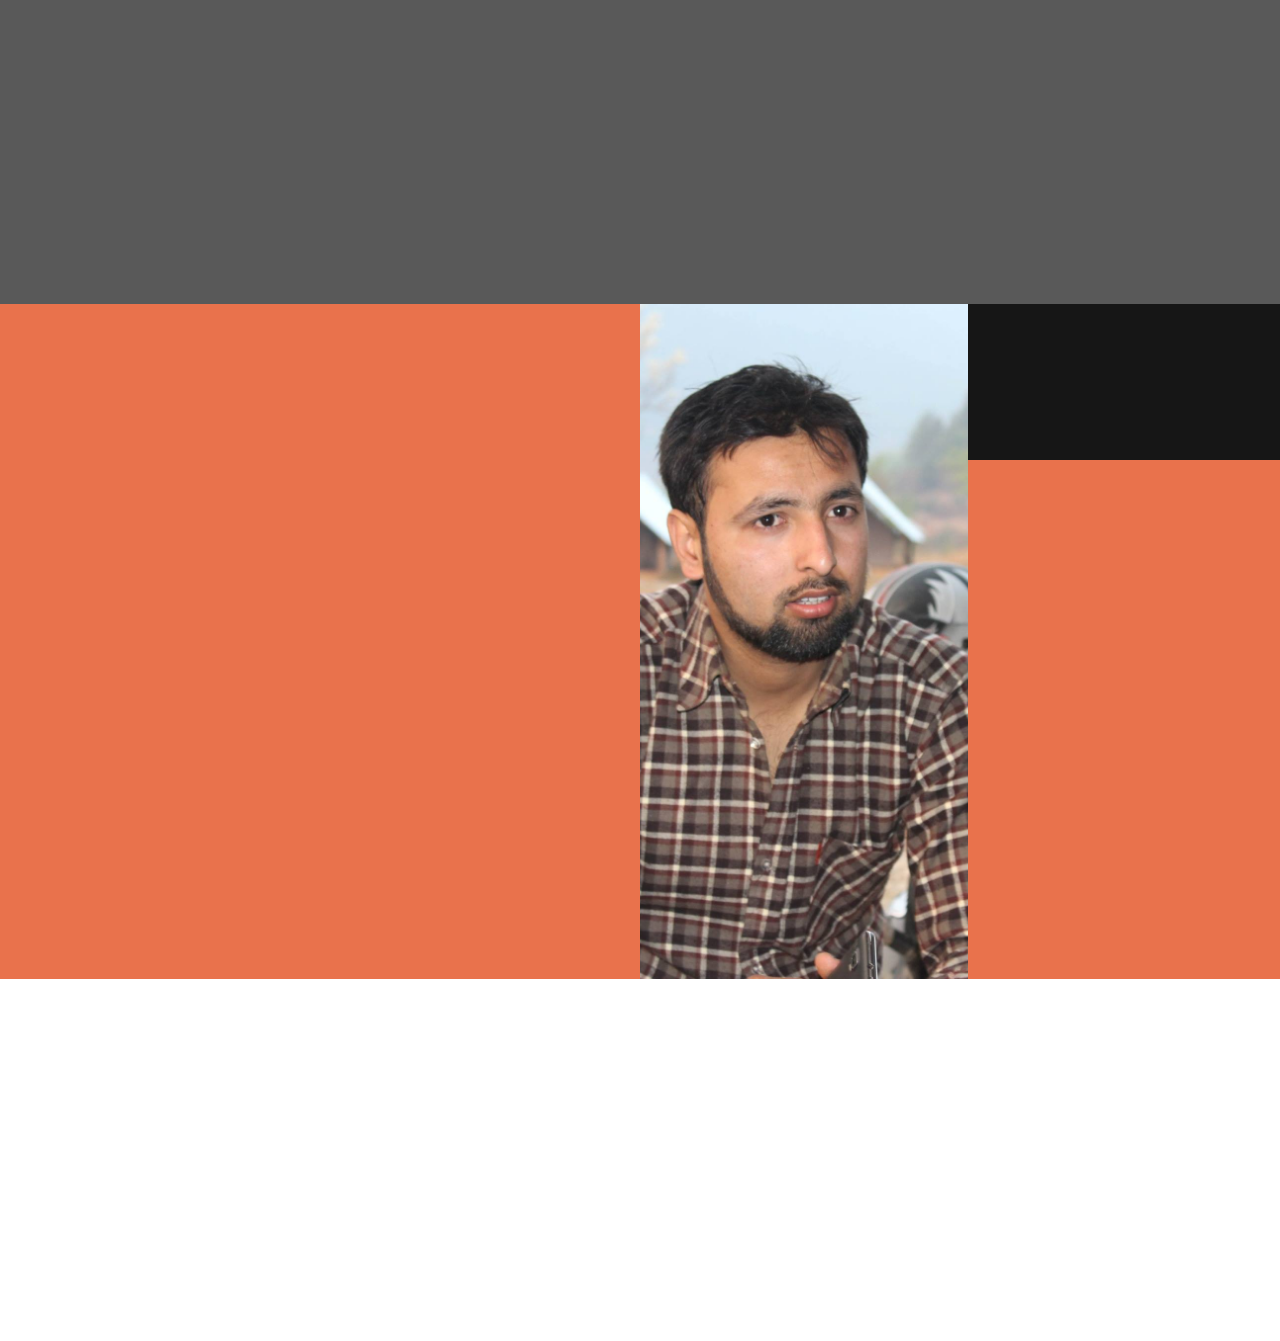
==== commit 688aaa00: "cv url updated" ====
--- a/index.html
+++ b/index.html
@@ -90,7 +90,7 @@
                             <a href="#about" class="wow fadeInUp smoothScroll section-btn btn btn-success "
                                 data-wow-delay="1.4s">Get Started</a>
                             <a target="_blank" rel="noopener noreferrer"
-                                href="https://drive.google.com/open?id=1wC7CPuA-OsBaZpR6CpQY5Dv_fb4HaVYt"
+                                href="https://drive.google.com/open?id=1JziJzGMnZykTxw5rp_fsUsqUF7Yc4yd0"
                                 class="wow fadeInUp smoothScroll section-btn btn btn-success" data-wow-delay="1.4s">Open
                                 CV</a>
 
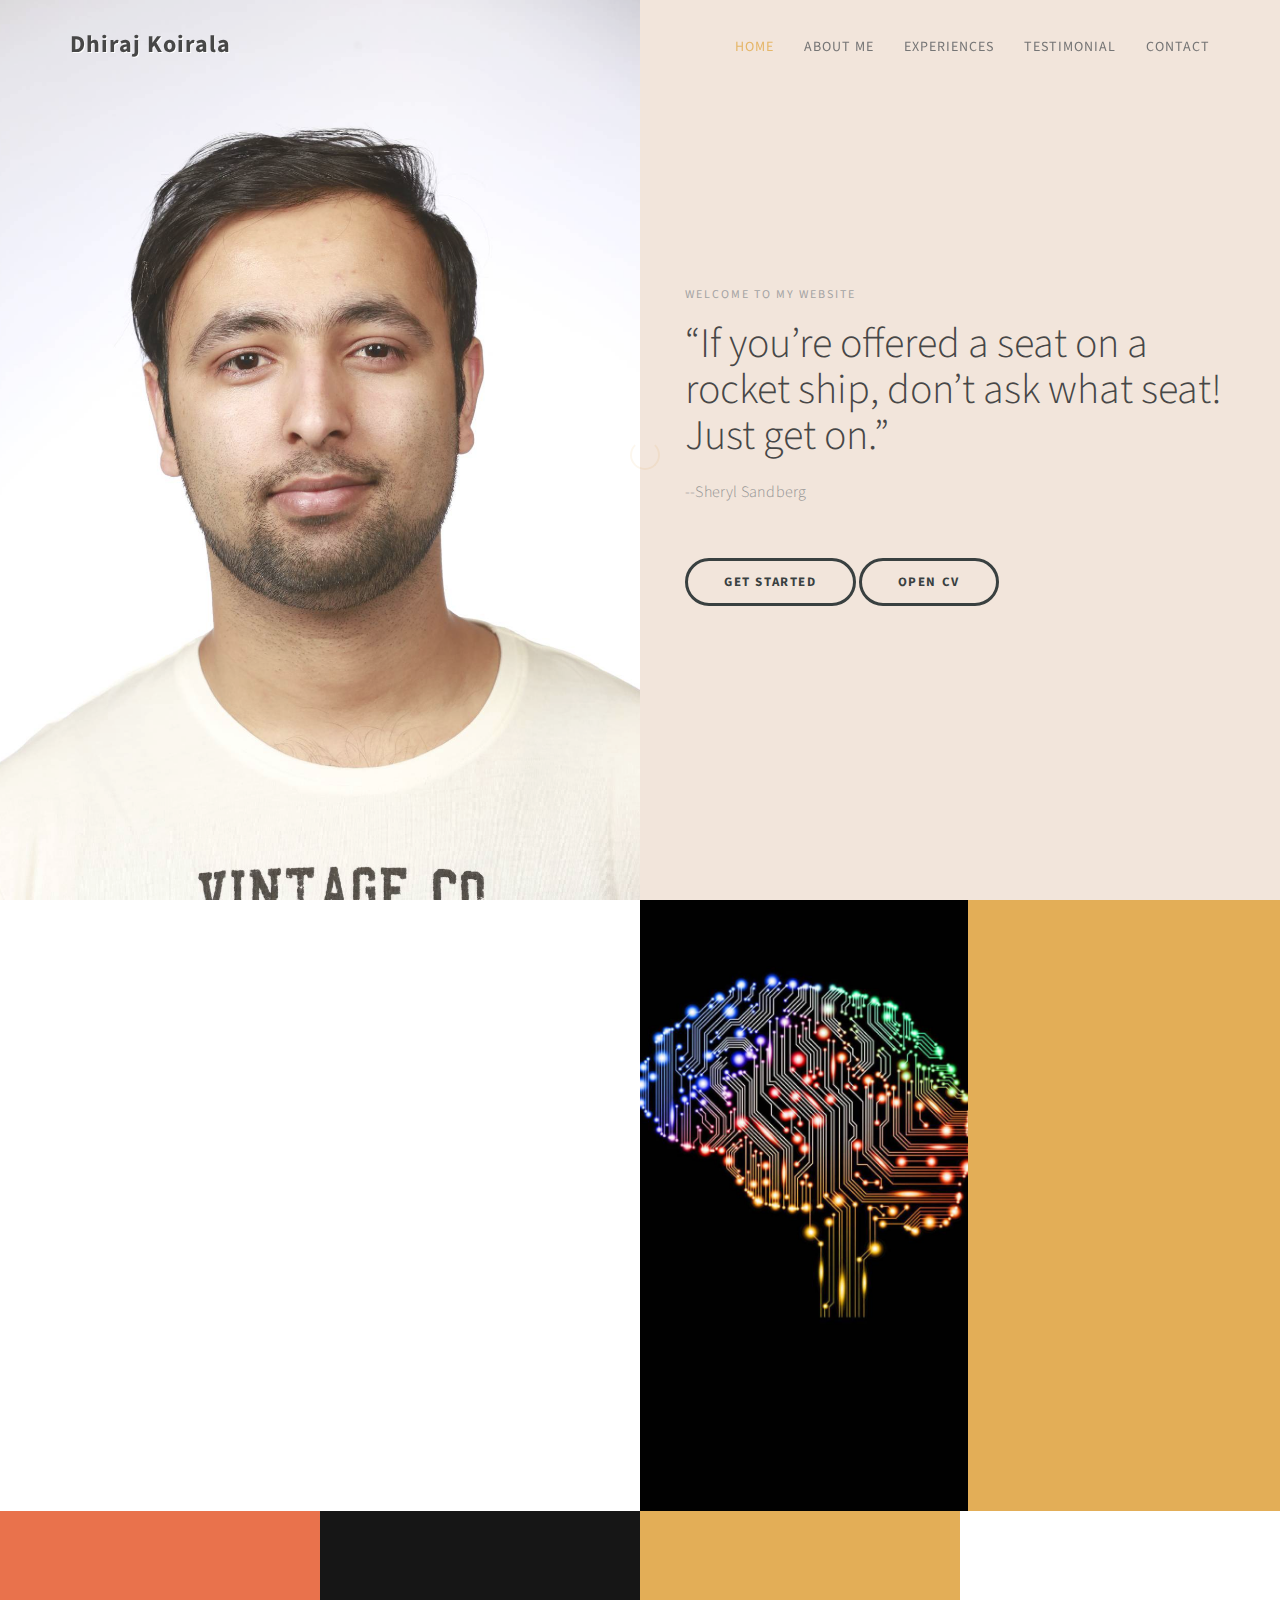
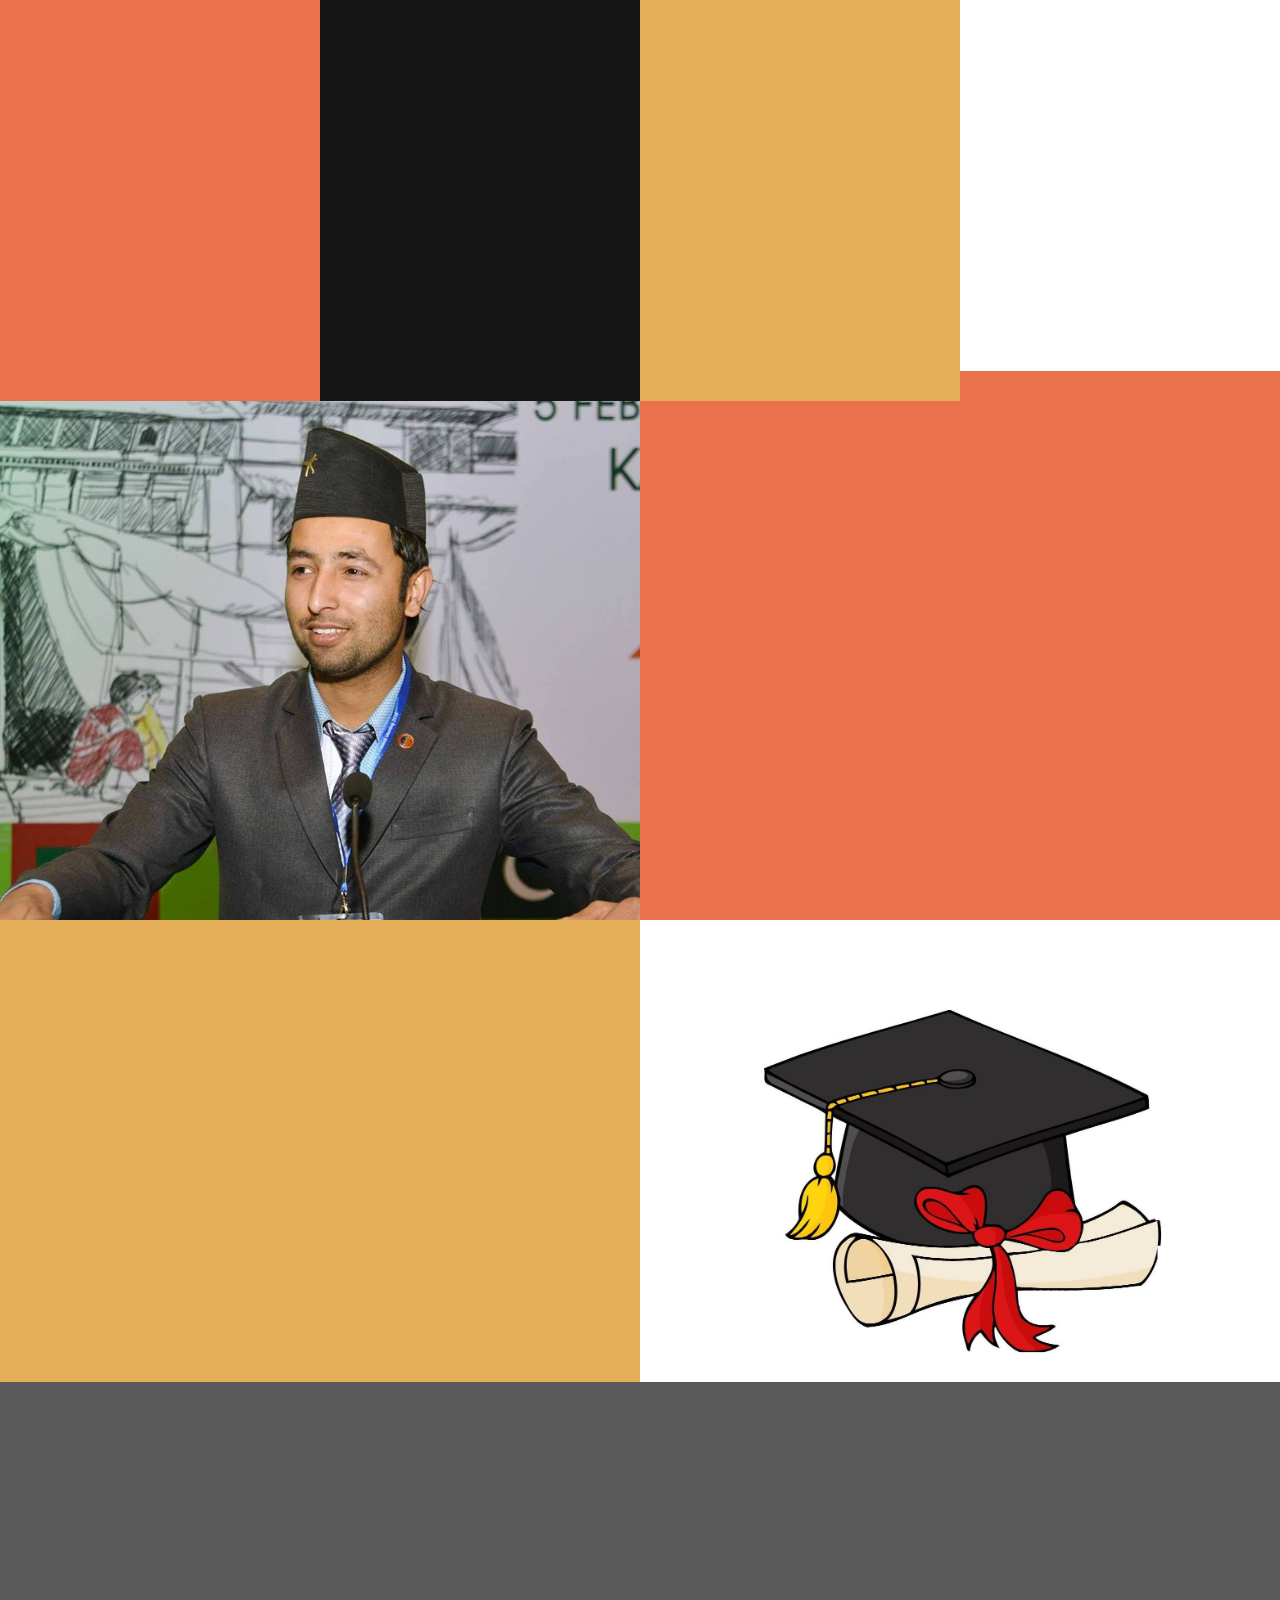
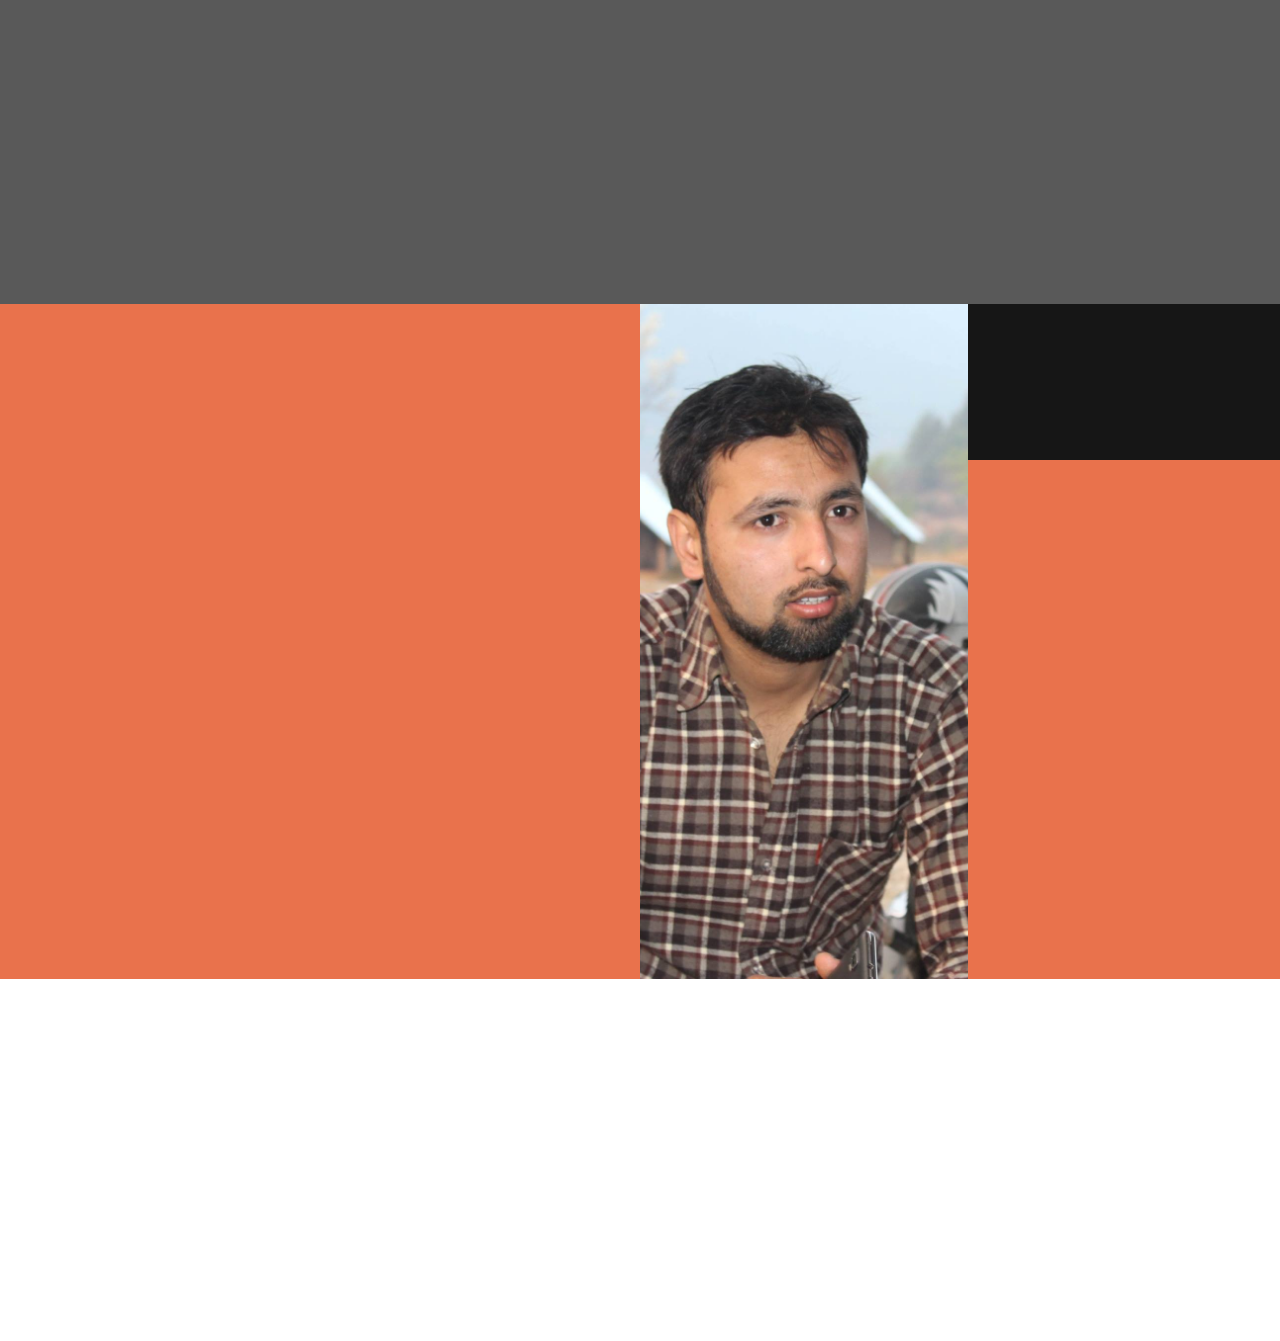
==== commit a7ef38cd: "[UPDATE] updating the latest CV link" ====
--- a/index.html
+++ b/index.html
@@ -90,7 +90,7 @@
                             <a href="#about" class="wow fadeInUp smoothScroll section-btn btn btn-success "
                                 data-wow-delay="1.4s">Get Started</a>
                             <a target="_blank" rel="noopener noreferrer"
-                                href="https://drive.google.com/open?id=1JziJzGMnZykTxw5rp_fsUsqUF7Yc4yd0"
+                                href="https://drive.google.com/open?id=1a7rvPAOc-CtBPY_vRaOjgkdD8jp8Fgij"
                                 class="wow fadeInUp smoothScroll section-btn btn btn-success" data-wow-delay="1.4s">Open
                                 CV</a>
 
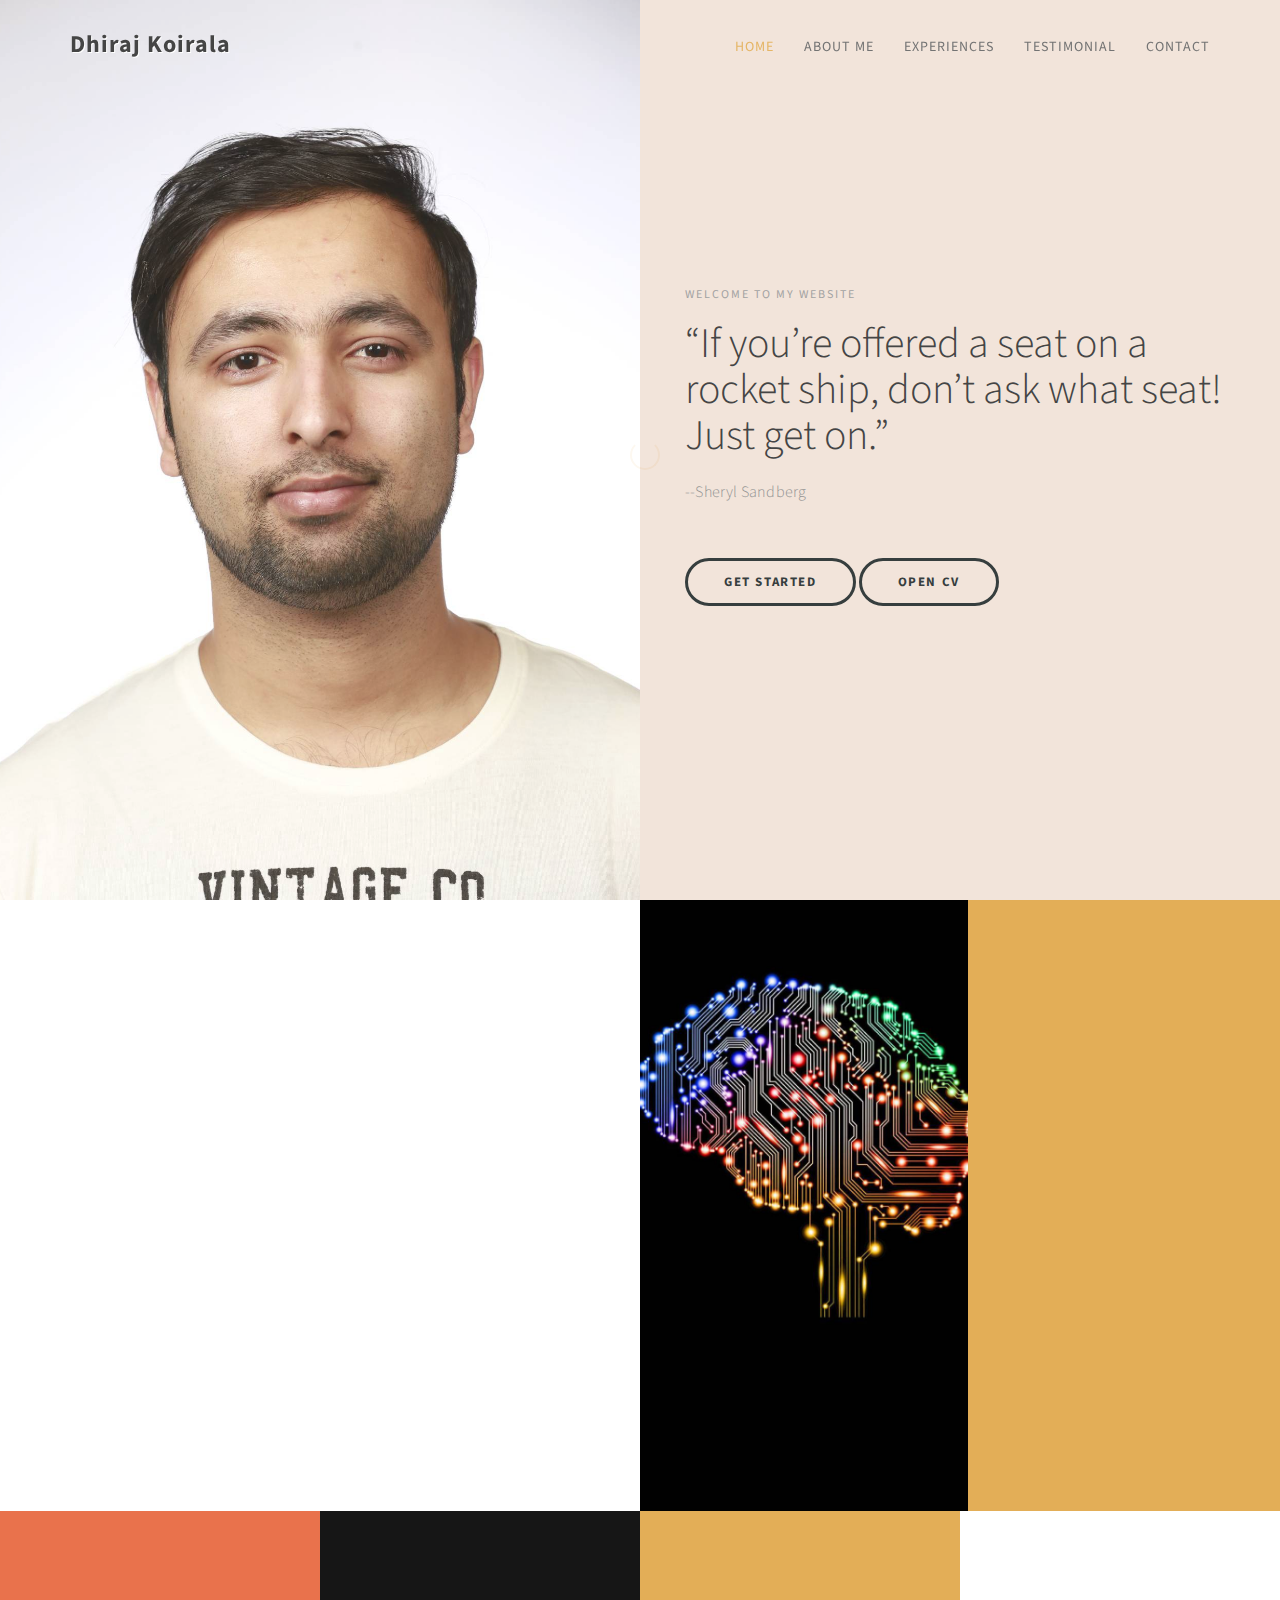
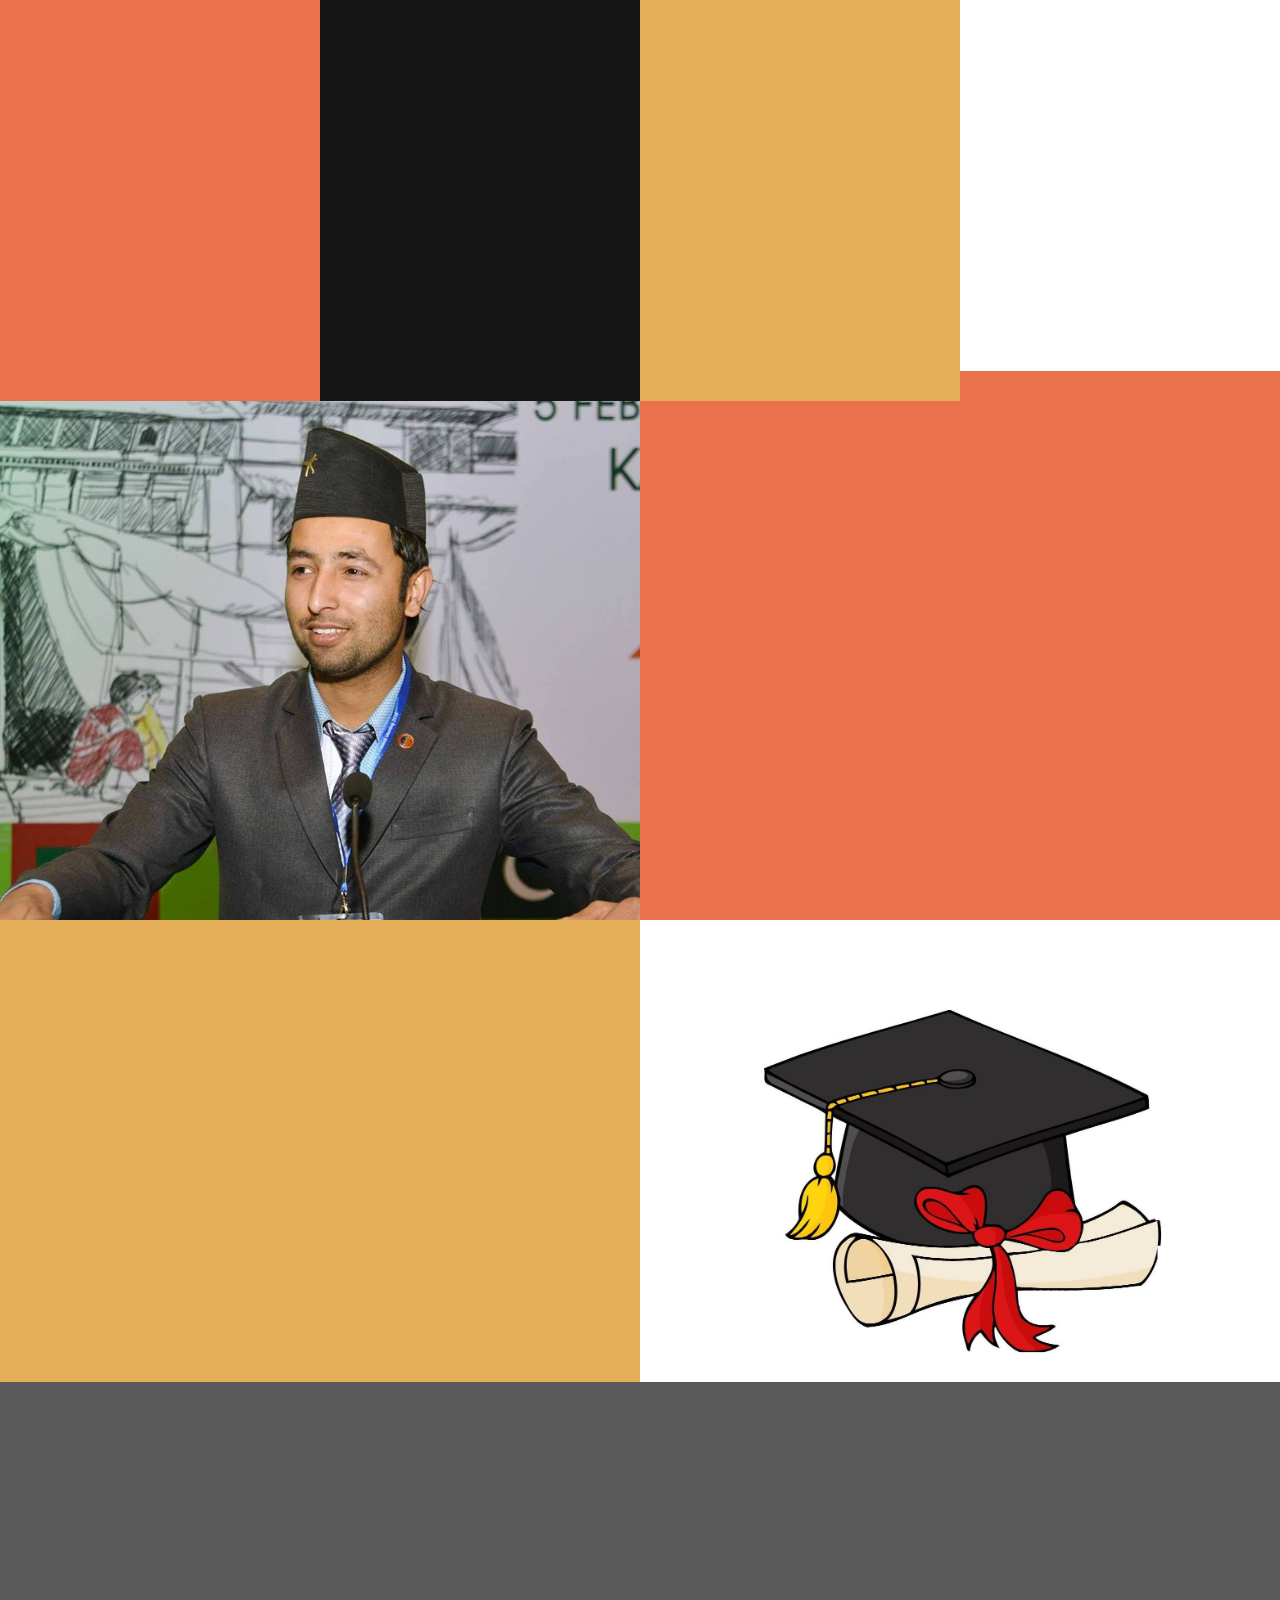
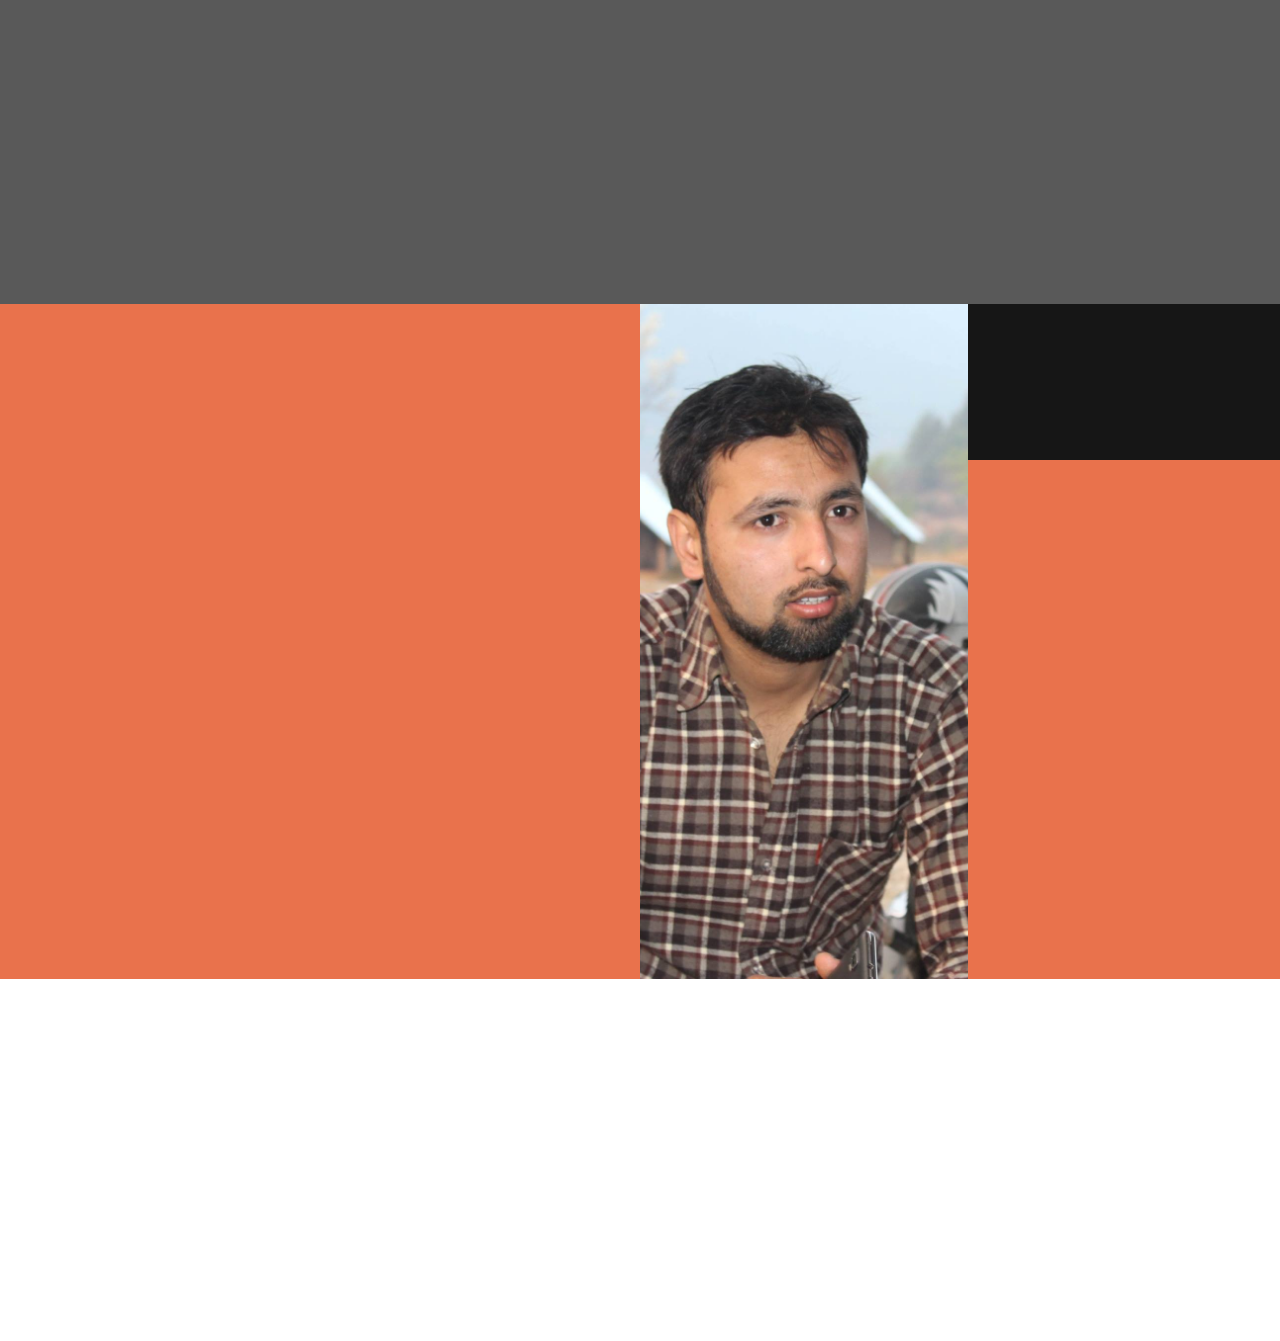
==== commit f9f371b1: "[UPDATE] updating the latest CV link" ====
--- a/index.html
+++ b/index.html
@@ -10,7 +10,7 @@
     <meta name="author" content="templatemo">
     <meta name="viewport" content="width=device-width, initial-scale=1, maximum-scale=1">
 
-    <title>Dhiraj KOirala</title>
+    <title>Dhiraj Koirala</title>
     <!--
 Stimulus Template
 http://www.templatemo.com/tm-498-stimulus
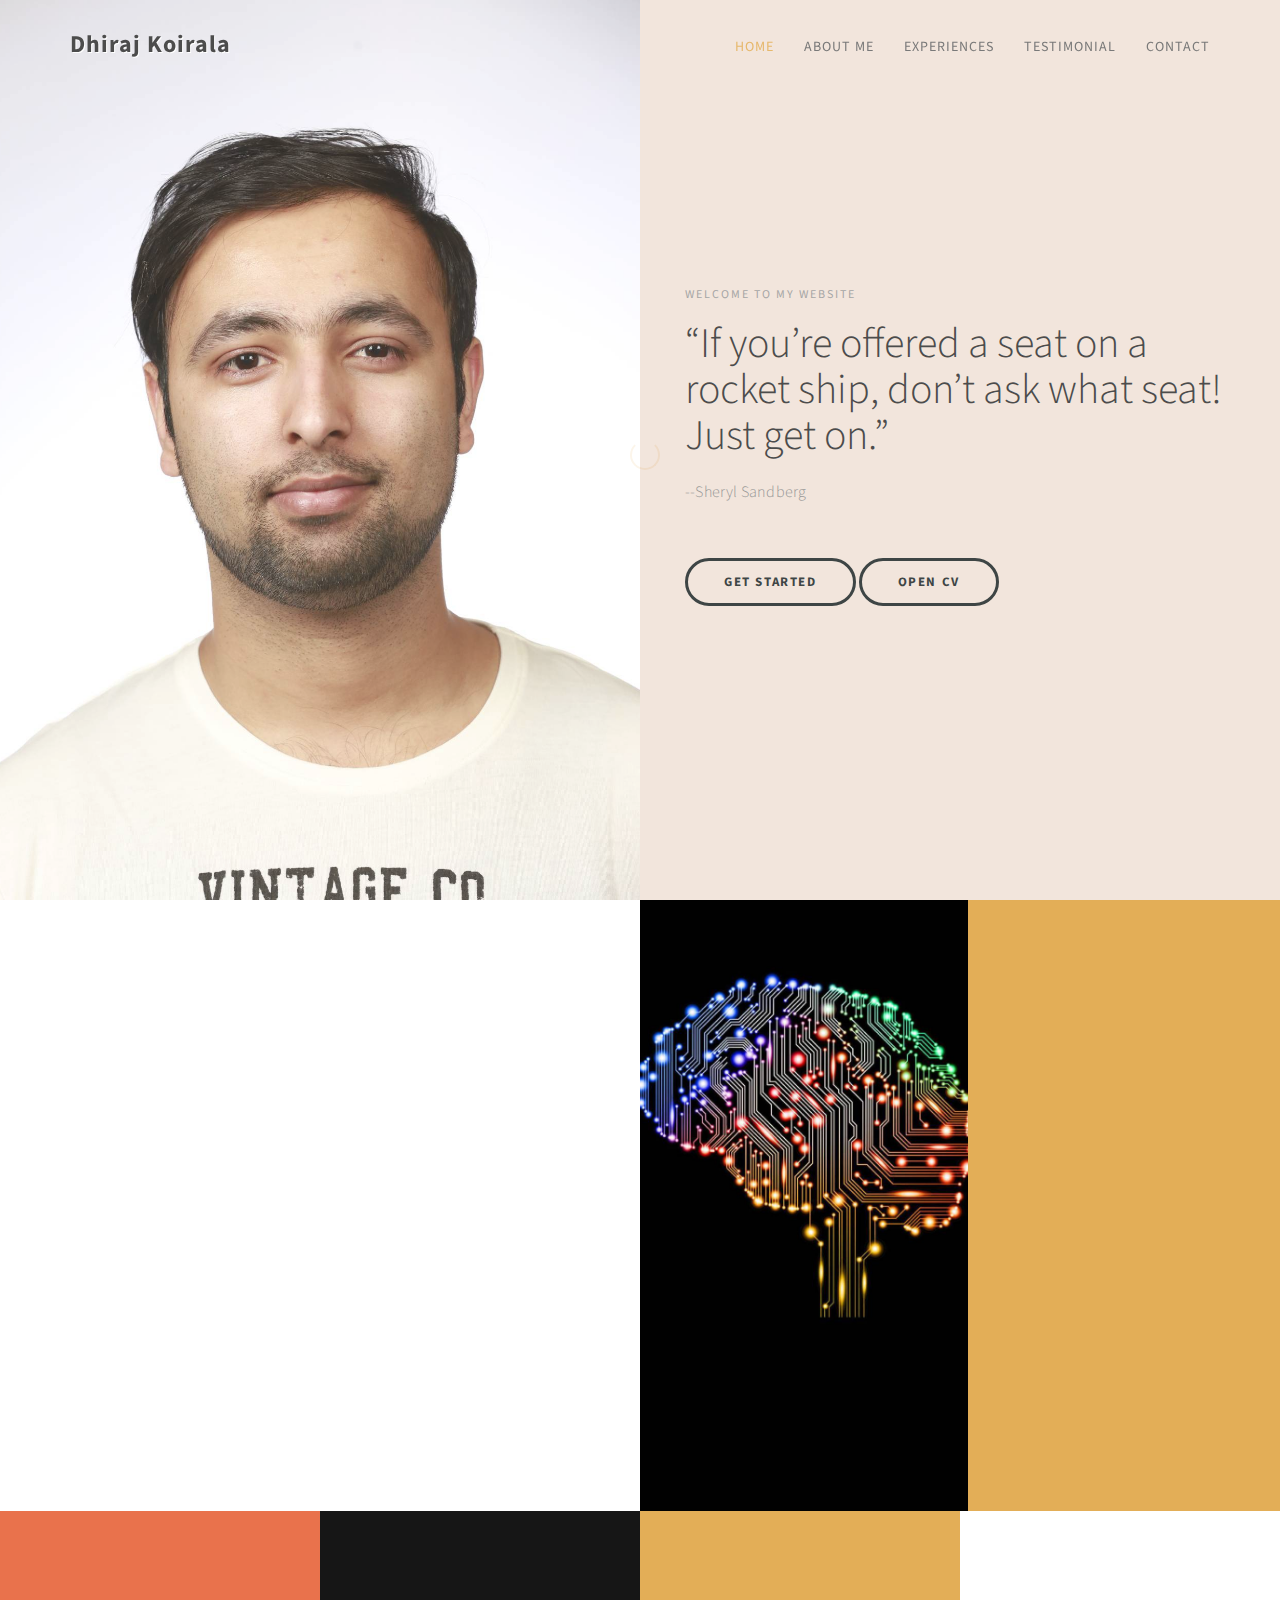
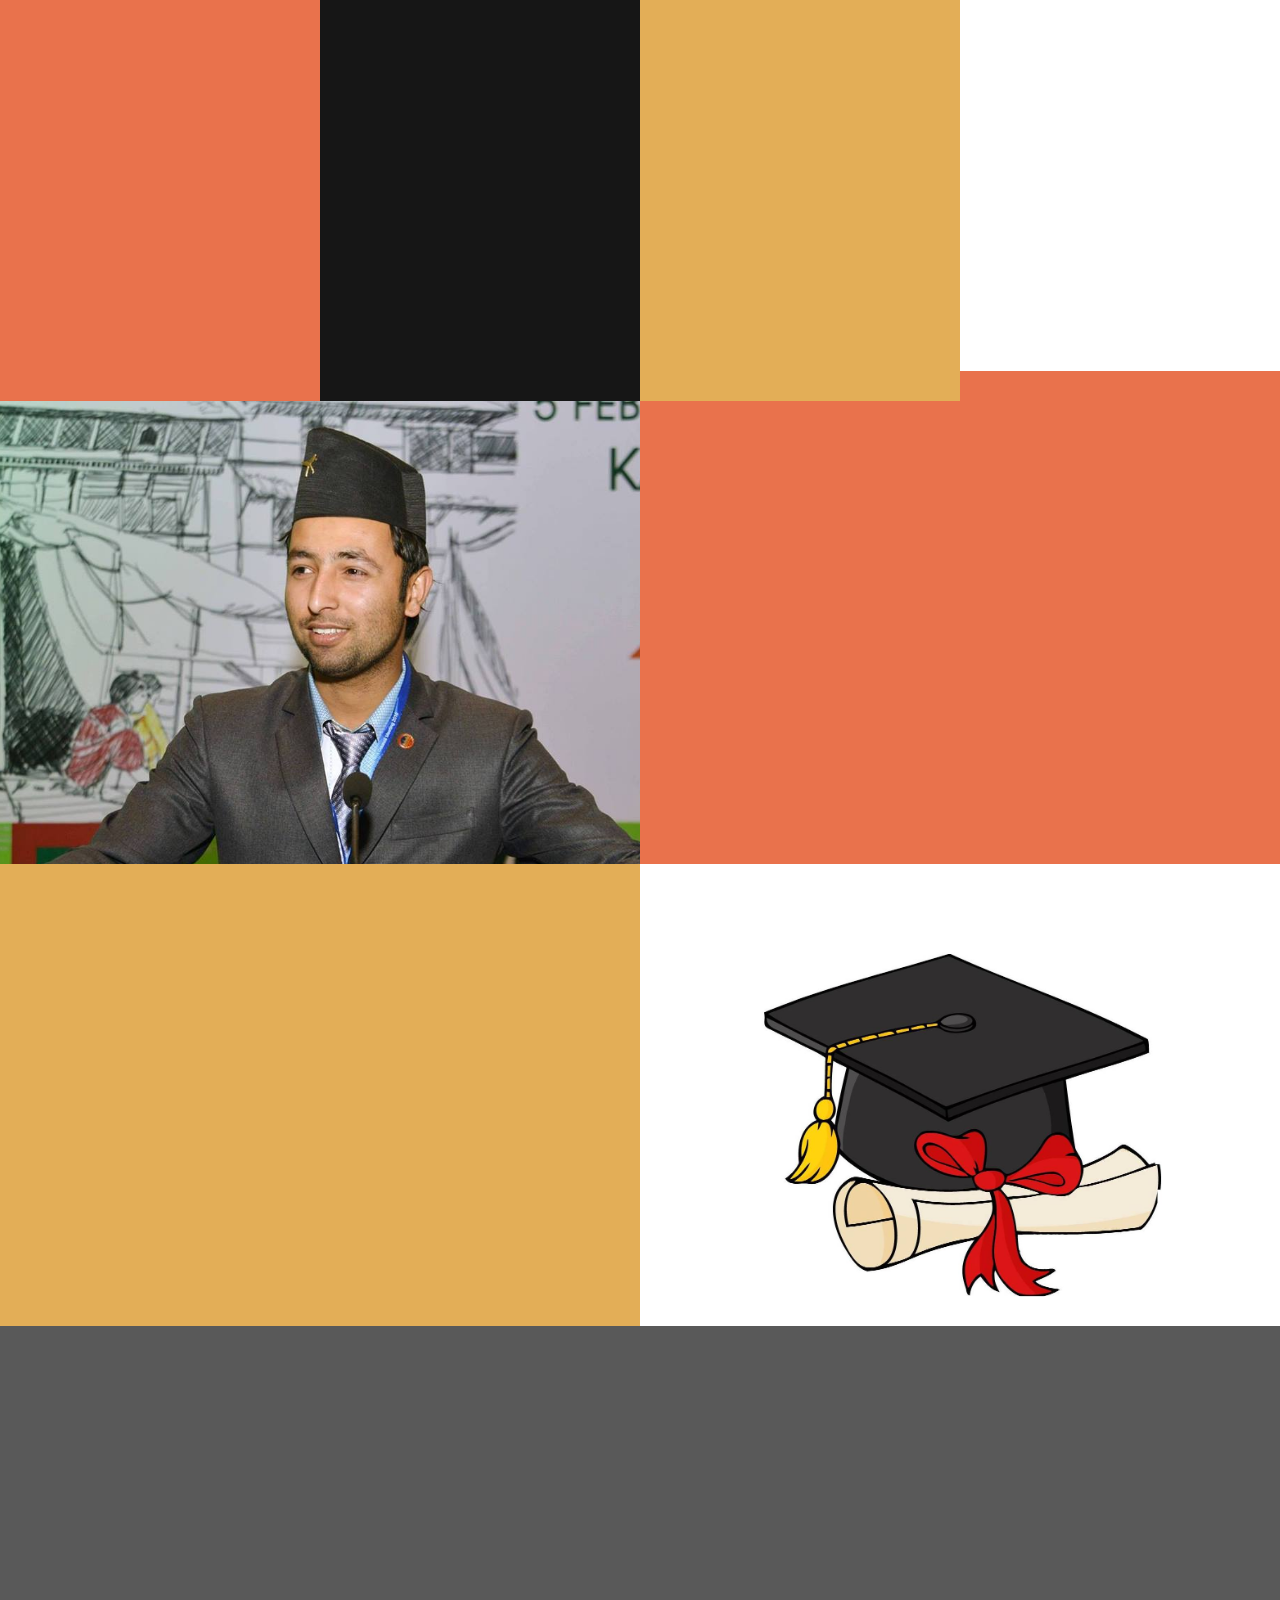
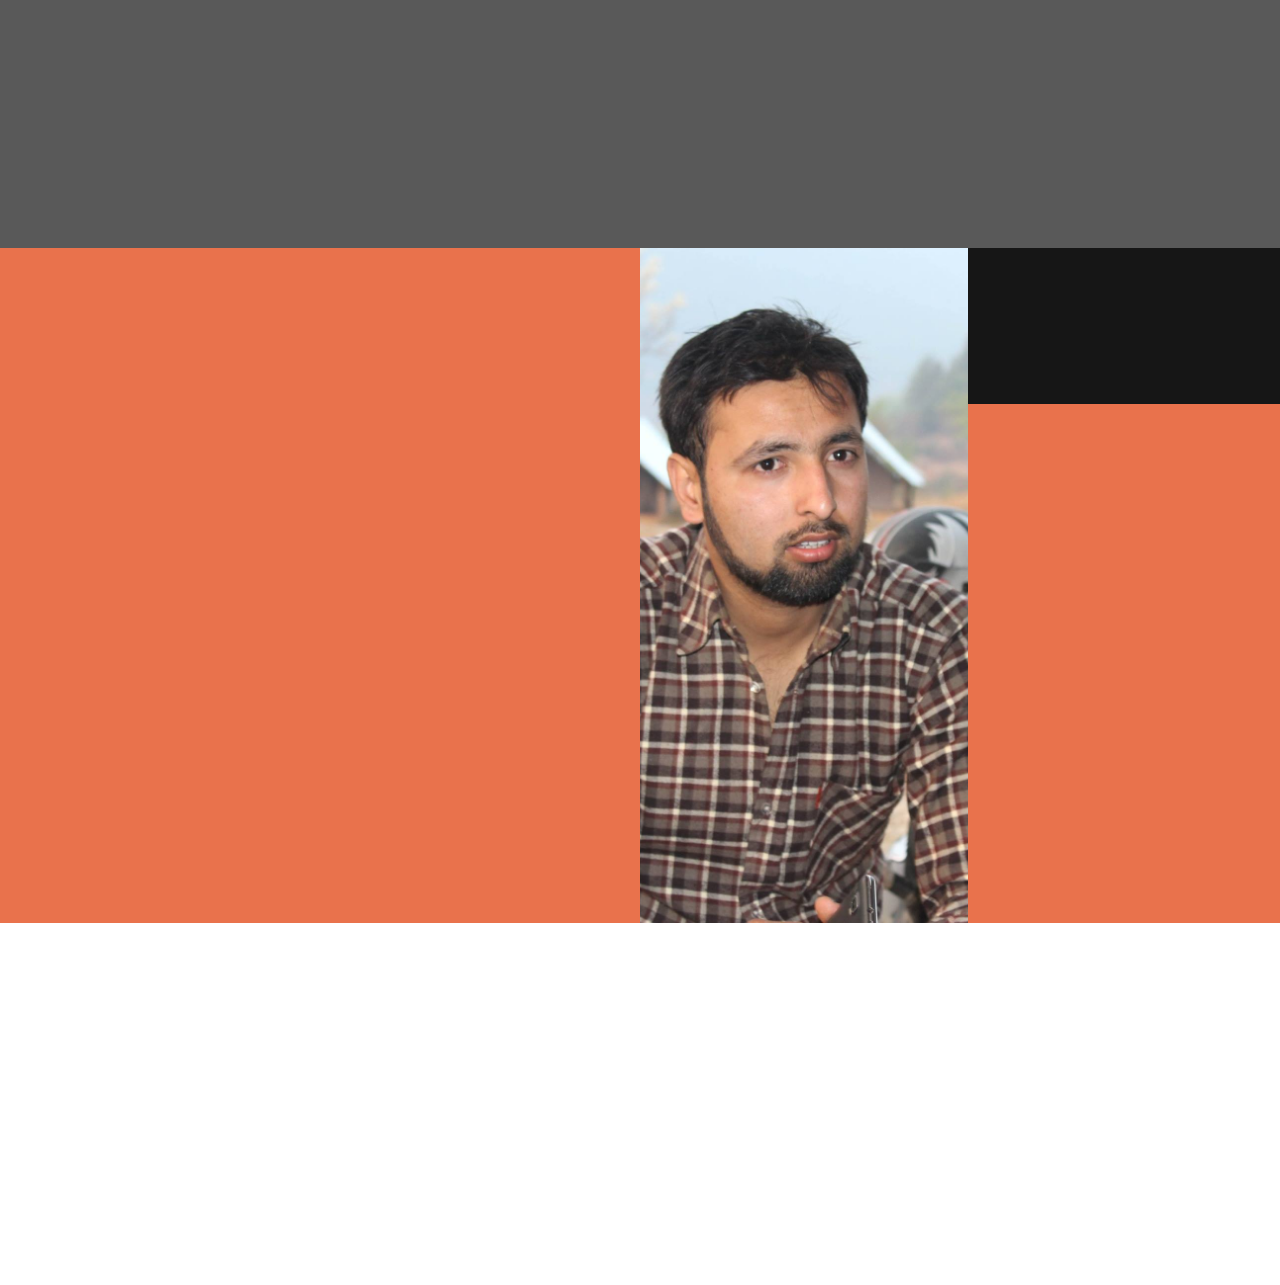
==== commit 2174fad2: "Updating my information" ====
--- a/index.html
+++ b/index.html
@@ -90,7 +90,7 @@
                             <a href="#about" class="wow fadeInUp smoothScroll section-btn btn btn-success "
                                 data-wow-delay="1.4s">Get Started</a>
                             <a target="_blank" rel="noopener noreferrer"
-                                href="https://drive.google.com/open?id=1a7rvPAOc-CtBPY_vRaOjgkdD8jp8Fgij"
+                                href="https://drive.google.com/file/d/14Trey6G980OWb2Yo28-oLibMOVRXdQXr/view?usp=sharing"
                                 class="wow fadeInUp smoothScroll section-btn btn btn-success" data-wow-delay="1.4s">Open
                                 CV</a>
 
@@ -113,7 +113,7 @@
                 <div class="col-md-6 col-sm-12">
                     <div class="about-thumb">
                         <div class="wow fadeInUp section-title" data-wow-delay="0.4s">
-                            <h1 style="font-family: 'Tangerine', serif;">For now, it's just me. <strong>Dhiraj
+                            <h1 style="font-family: 'Tangerine', serif;">For now, It's just me. <strong>Dhiraj
                                     Koirala,</strong>
                             </h1>
 
@@ -121,7 +121,7 @@
                         <div class="wow fadeInUp" data-wow-delay="0.8s">
                             <p>student of Metropolia University of Applied Science, is hungry to become great at his
                                 job.
-                                Me as an business graduate student poses skill of scanning the environment and finding
+                                Me as an IT and business graduate student poses skill of scanning the environment and finding
                                 the hidden opportunity .
                             </p>
                             <p> In my view "Programming is not typing its thinking". I love coding. Beside that I also
@@ -203,7 +203,7 @@
                                 
     
                             </p>
-                            <a href="https://flight-search-application.herokuapp.com/" class="btn btn-info"
+                            <a href="https://flight-scanner.netlify.app/" class="btn btn-info"
                                 role="button">Demo</a>
                         
                     </div>
@@ -218,7 +218,7 @@
                             React, MongoDB, Jsonwebtoken.
 
                         </p>
-                        <a href="https://financial-statement-app.herokuapp.com" class="btn btn-info"
+                        <a href="https://financial-statement-app.netlify.app/" class="btn btn-info"
                             role="button">Demo</a>
                     </div>
                 </div>
@@ -277,10 +277,9 @@
                                 <i class="fa fa-laptop"></i>
                             </div>
                             <div class="media-body">
-                                <h3 class="media-heading">Office Coordiantor<small>2014 May - 2016 Aug</small></h3>
-                                <p class="color-white">Society Of Nepalese Architecture (SONA), Kathmandu, Nepal</p>
-                                <p class="color-white">Preparing financial Statements, Scheduling meetings, verifying
-                                    operations </p>
+                                <h3 class="media-heading">Developer <small>2020 Jan - Current</small></h3>
+                                <p class="color-white">CGI Suomi Oy</p>
+                                <p class="color-white">Development, Bug Fix, Testing</p>
                             </div>
                         </div>
 
@@ -289,10 +288,9 @@
                                 <i class="fa fa-laptop"></i>
                             </div>
                             <div class="media-body">
-                                <h3 class="media-heading">Electrician <small> upto 2016 Aug</small></h3>
-                                <p class="color-white">Dhiraj Electric and Electronics.</p>
-                                <p class="color-white">Repairinng electronic items, house wiring, cable and network
-                                    connection,etc.</p>
+                                <h3 class="media-heading">Software Developer <small>2019 June - 2020 Jan</small></h3>
+                                <p class="color-white">Sentido Enterprises</p>
+                                <p class="color-white">Development, Bug Fix, Deployment, Testing</p>
                             </div>
                         </div>
 
@@ -323,7 +321,7 @@
                             </div>
                             <div class="media-body">
                                 <h3 class="media-heading">Bachelor of Enginnering,(IT) <small>2016 Aug -
-                                        On-going</small></h3>
+                                        2020 Dec</small></h3>
                                 <p class="color-white">Software Enginnering</p>
                                 <p class="color-white">Metropolia University of Applied Science, Leppävärä,Espoo. </p>
 
@@ -476,4 +474,4 @@
 
 </body>
 
-</html>+</html>
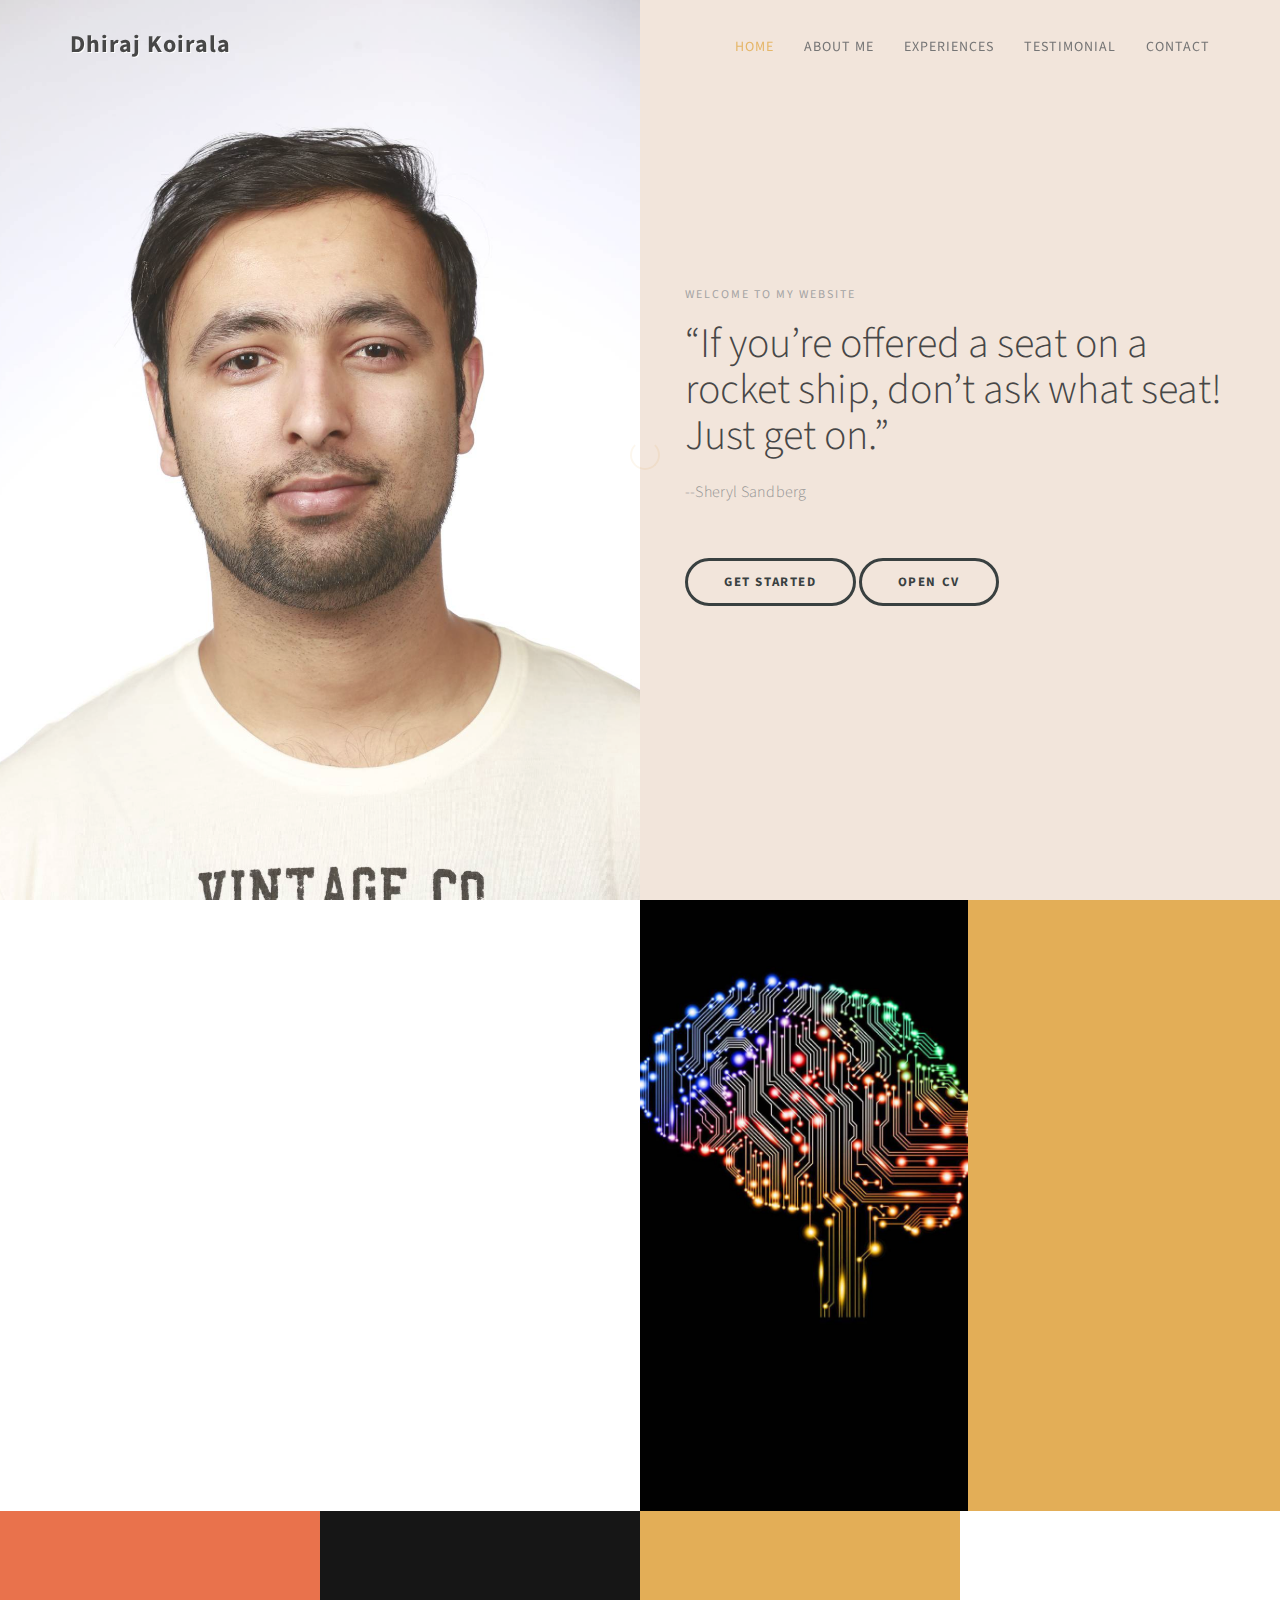
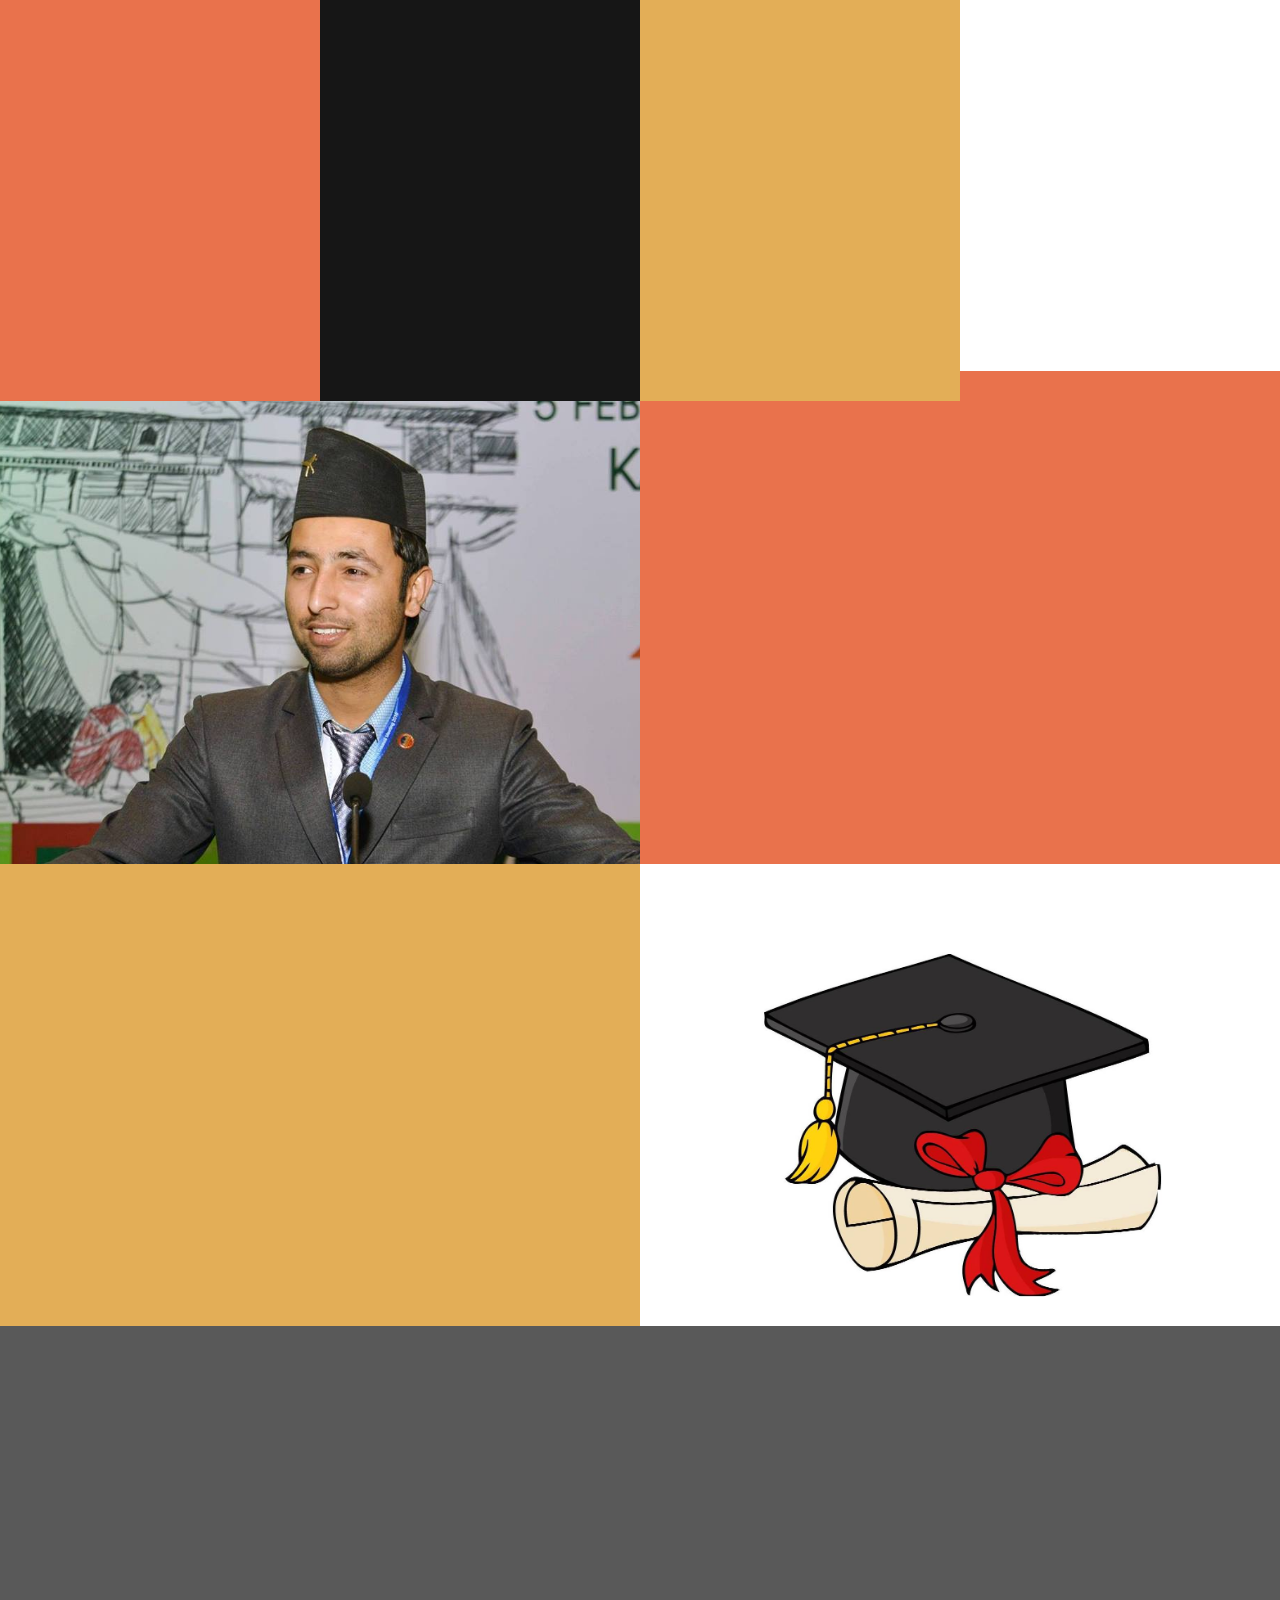
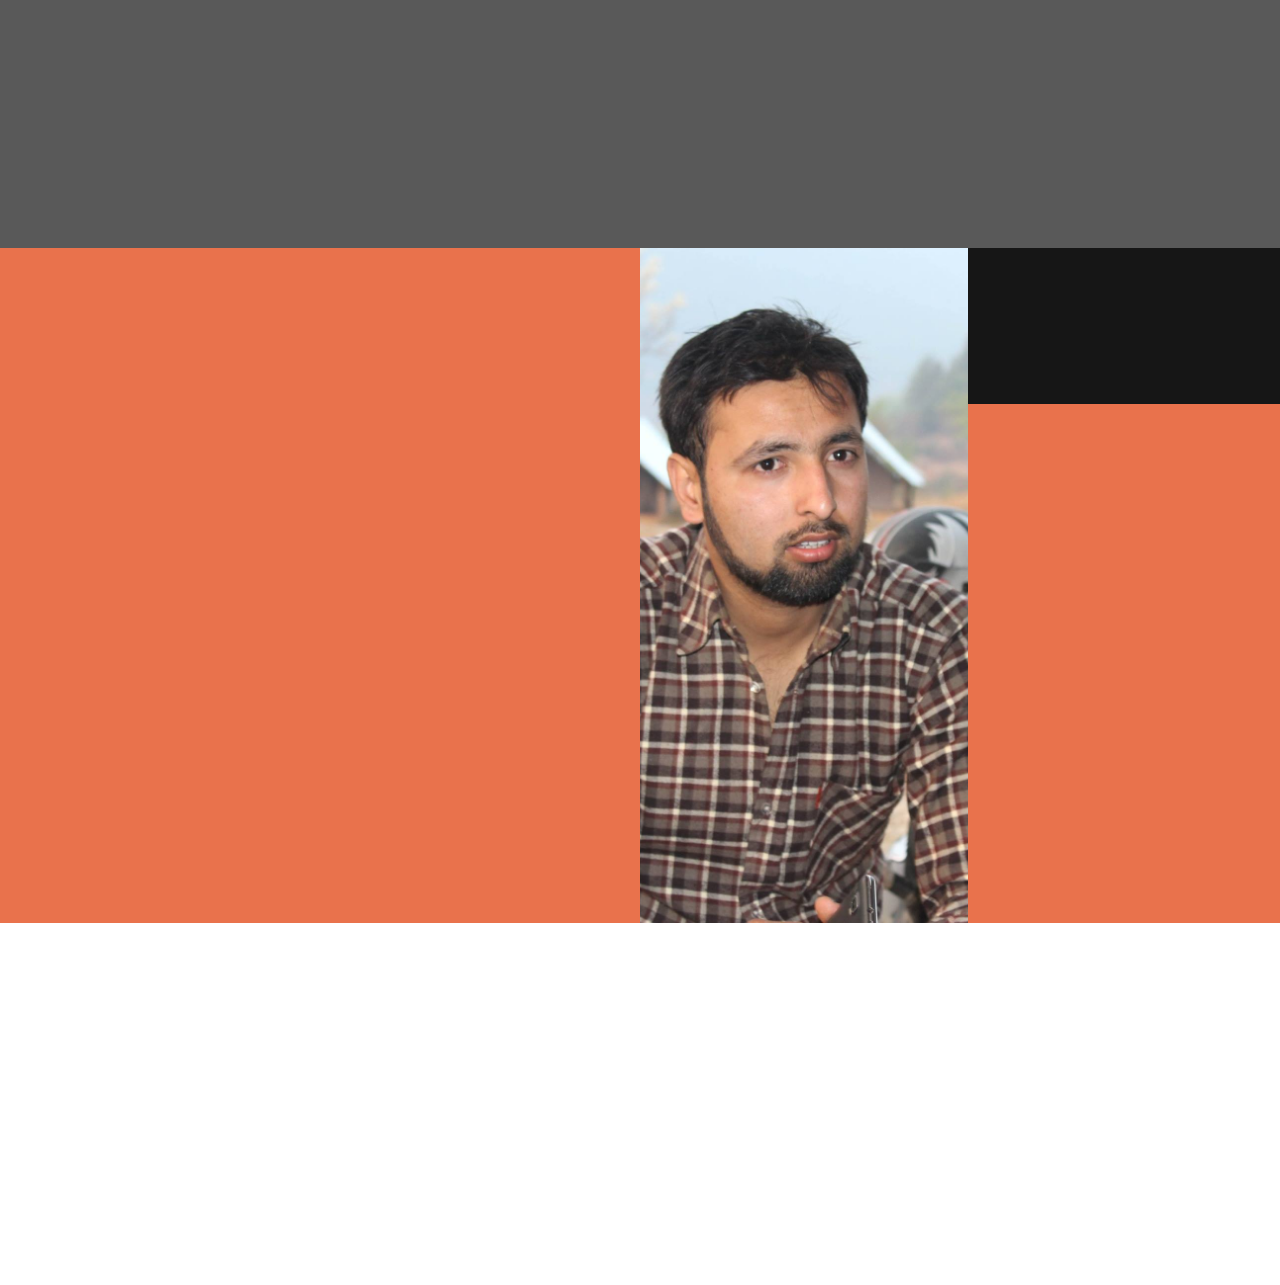
==== commit 3fc845fe: "Update index.html" ====
--- a/index.html
+++ b/index.html
@@ -90,7 +90,7 @@
                             <a href="#about" class="wow fadeInUp smoothScroll section-btn btn btn-success "
                                 data-wow-delay="1.4s">Get Started</a>
                             <a target="_blank" rel="noopener noreferrer"
-                                href="https://drive.google.com/file/d/14Trey6G980OWb2Yo28-oLibMOVRXdQXr/view?usp=sharing"
+                                href="https://drive.google.com/file/d/1J0AiC-a9seTaYbRYvqviyuWIv1_-IByF/view?usp=sharing"
                                 class="wow fadeInUp smoothScroll section-btn btn btn-success" data-wow-delay="1.4s">Open
                                 CV</a>
 
